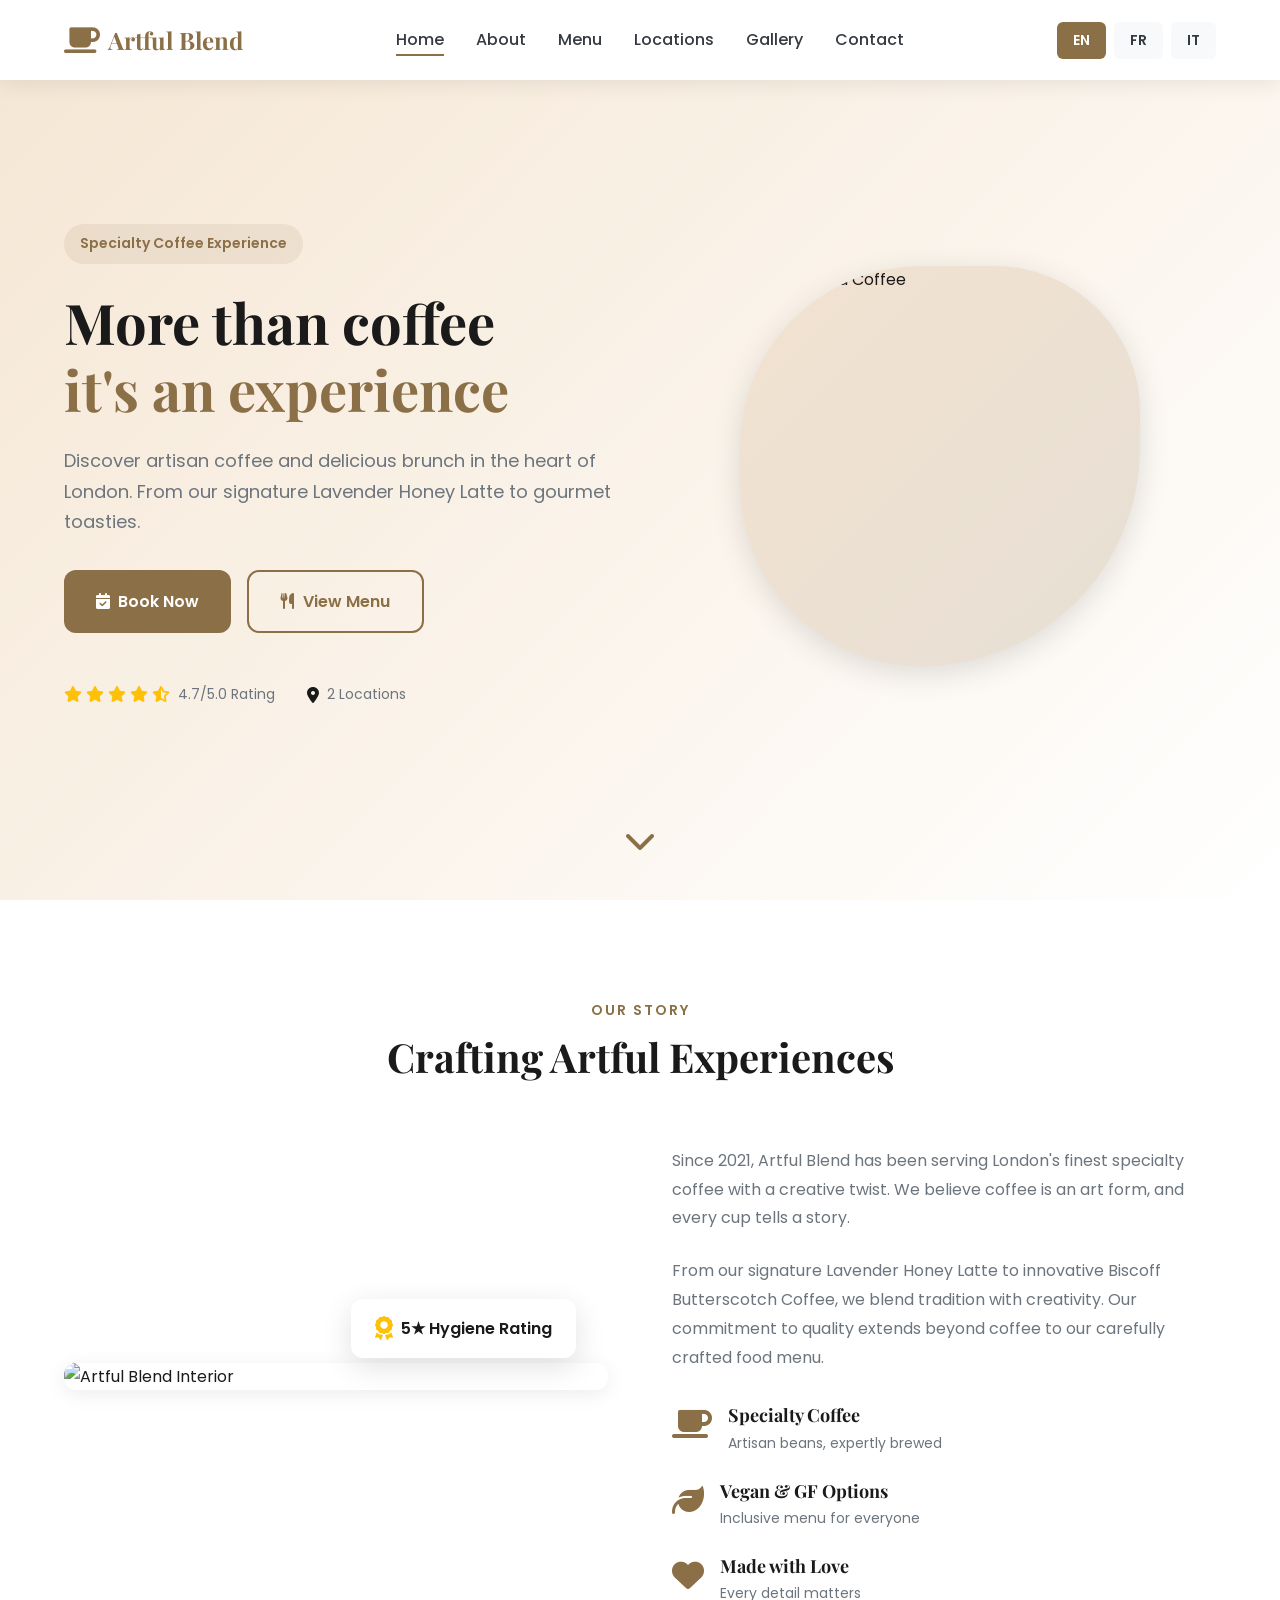
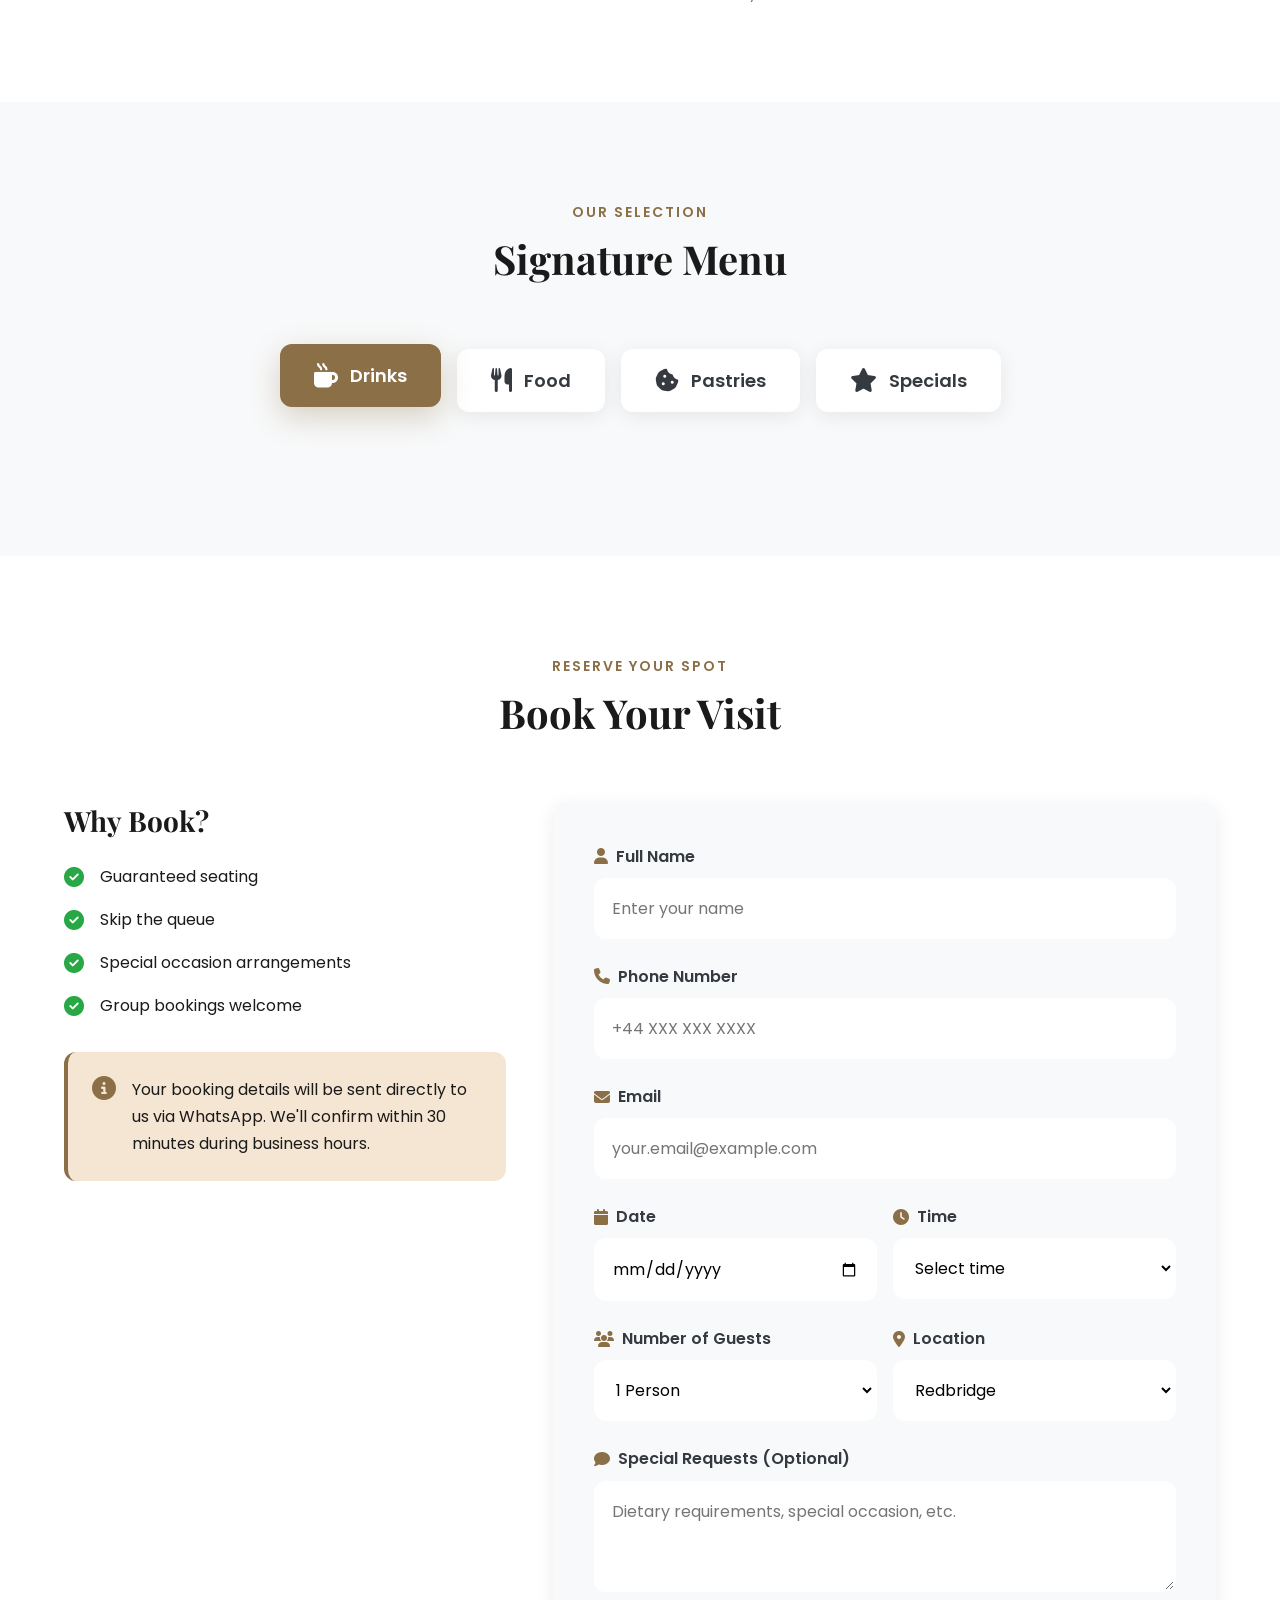
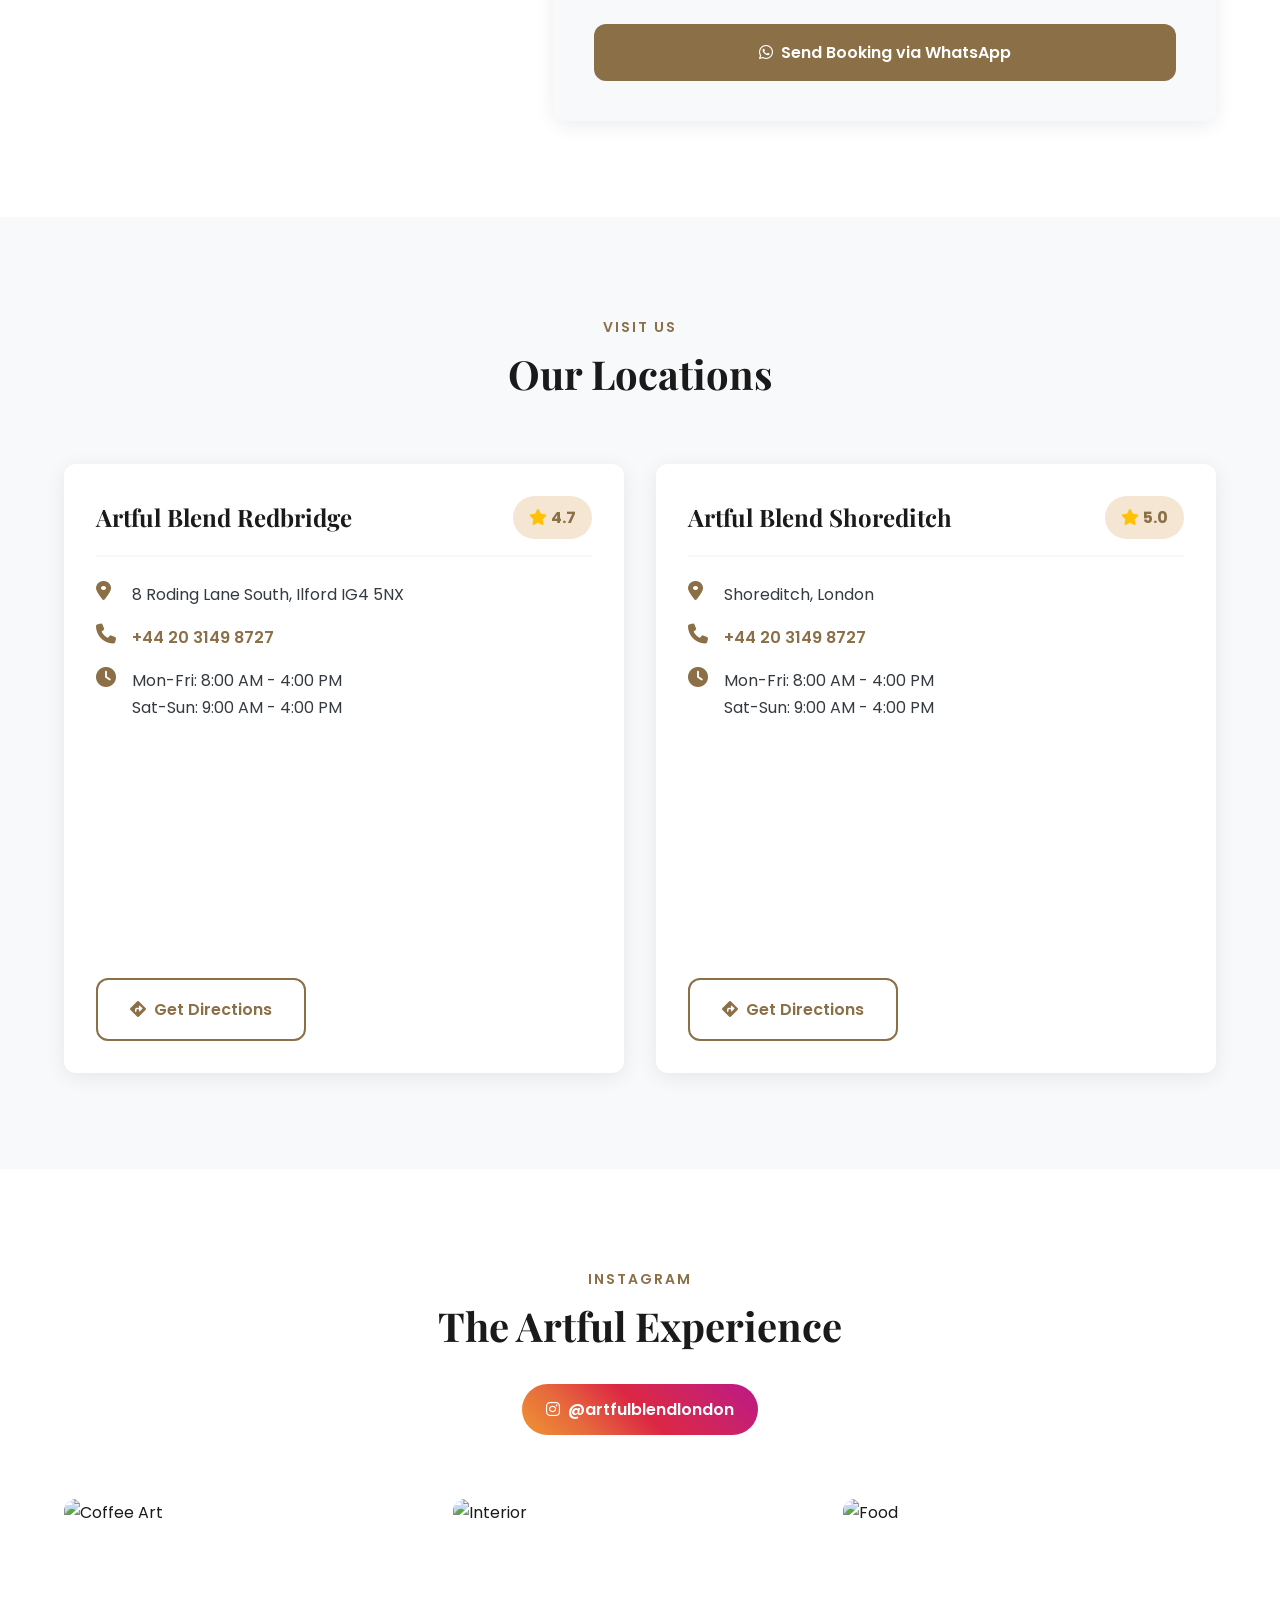
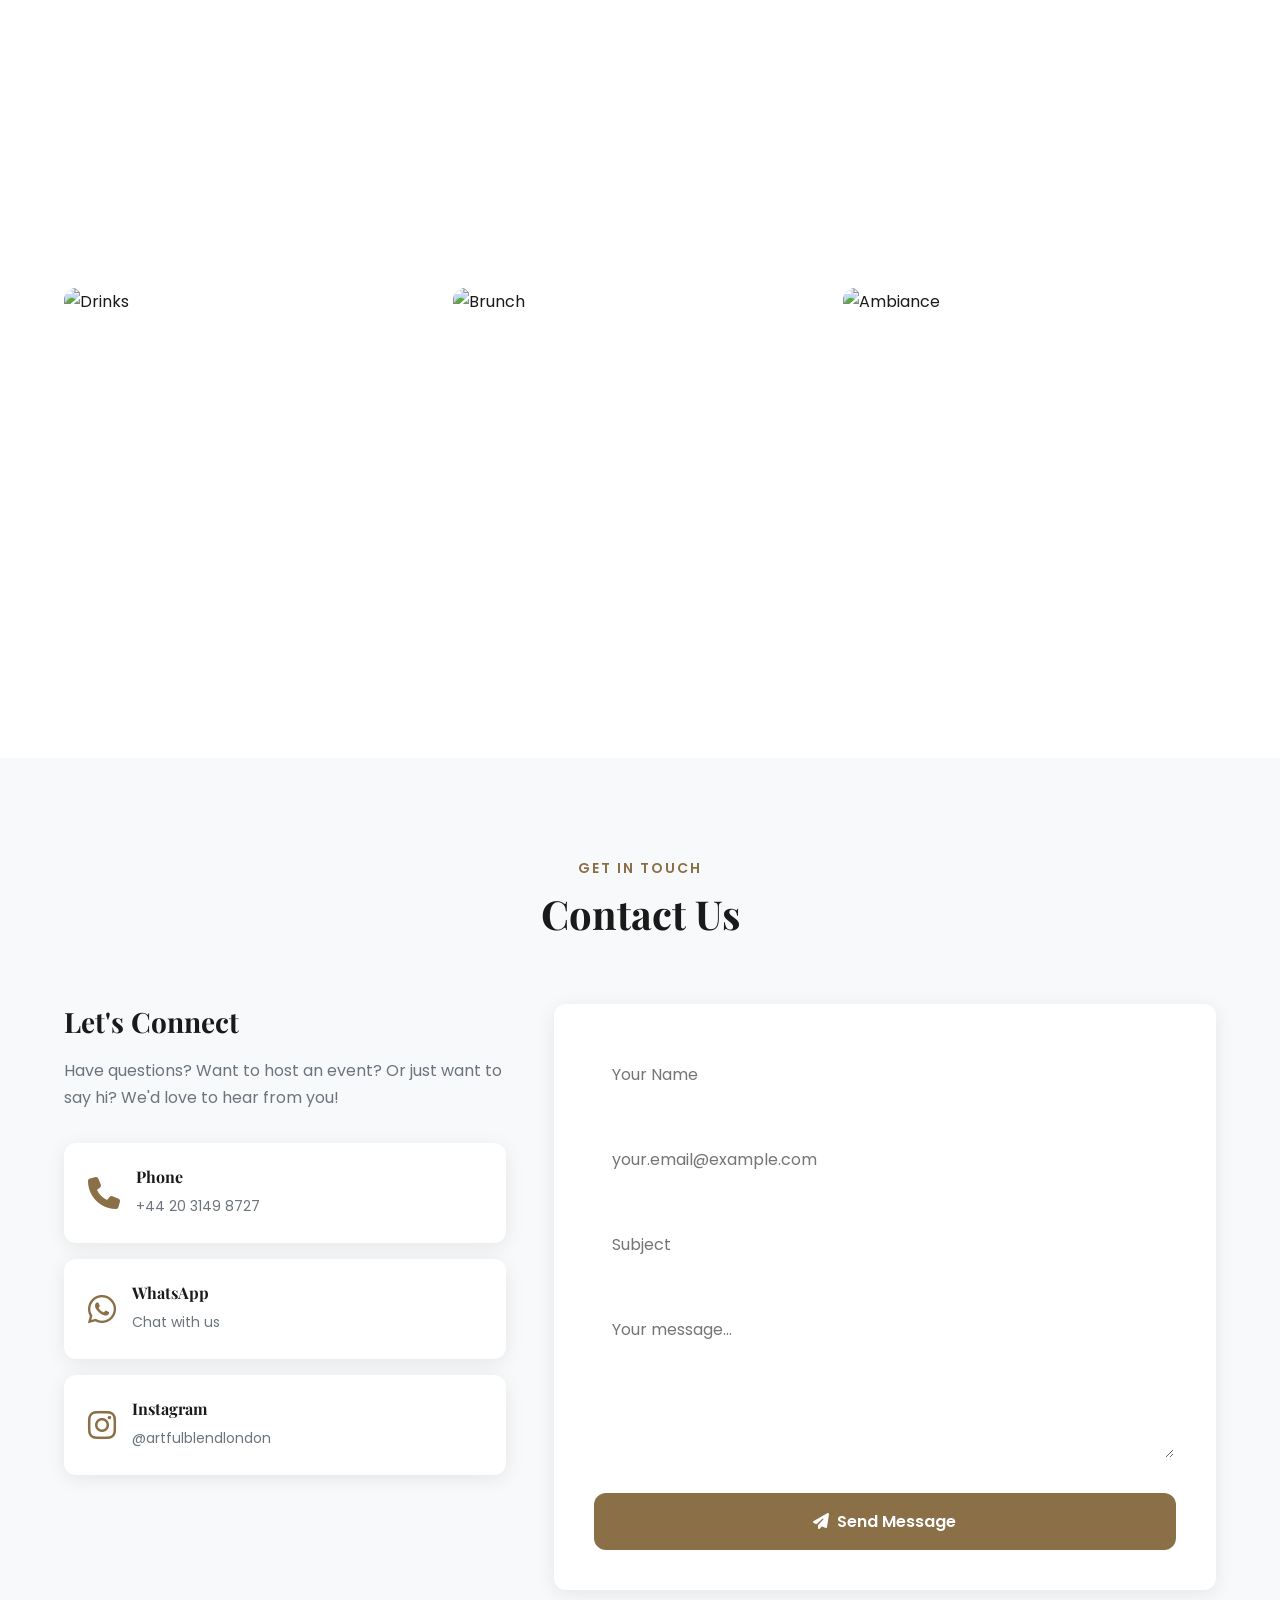
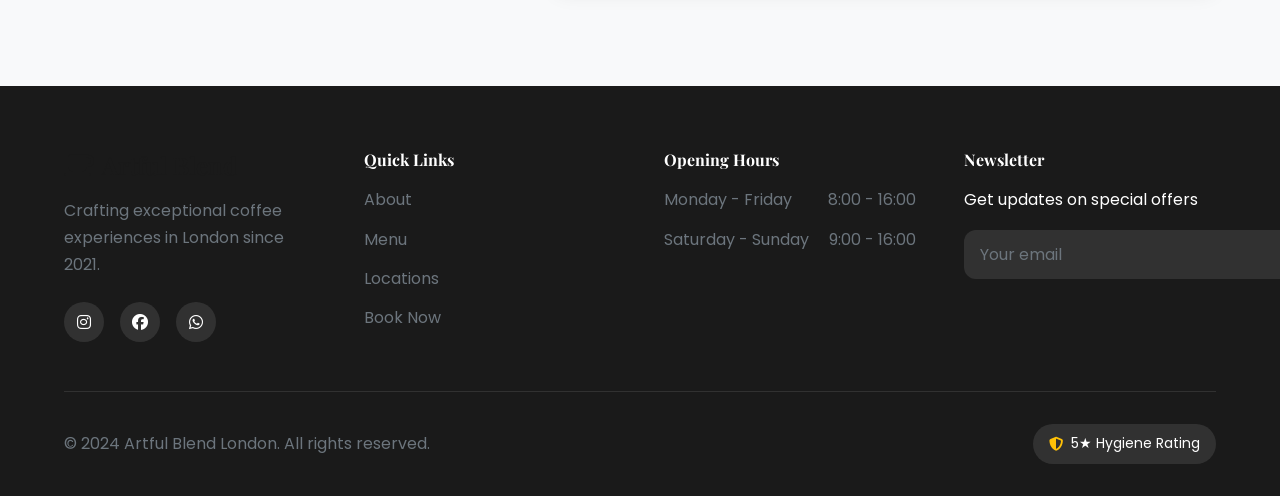
==== index.html @ b3af70ab "Add files via upload" ====
<!DOCTYPE html>
<html lang="en" dir="ltr">
<head>
    <meta charset="UTF-8">
    <meta name="viewport" content="width=device-width, initial-scale=1.0">
    <meta name="description" content="Artful Blend - Specialty Coffee & Brunch in London. Experience artisan coffee and delicious food in Redbridge & Shoreditch.">
    <meta name="keywords" content="specialty coffee london, artful blend, coffee shop redbridge, brunch shoreditch">
    <meta name="author" content="Artful Blend London">
    
    <!-- Open Graph -->
    <meta property="og:title" content="Artful Blend London | Specialty Coffee & Brunch">
    <meta property="og:description" content="More than coffee — it's an experience">
    <meta property="og:image" content="./images/og-image.jpg">
    <meta property="og:url" content="https://artfulblendlondon.com">
    
    <title>Artful Blend London | Specialty Coffee & Brunch</title>
    
    <!-- Fonts -->
    <link rel="preconnect" href="https://fonts.googleapis.com">
    <link href="https://fonts.googleapis.com/css2?family=Playfair+Display:wght@400;700&family=Poppins:wght@300;400;600&display=swap" rel="stylesheet">
    
    <!-- Font Awesome -->
    <link rel="stylesheet" href="https://cdnjs.cloudflare.com/ajax/libs/font-awesome/6.4.0/css/all.min.css">
    
    <!-- Stylesheets -->
    <link rel="stylesheet" href="./css/main.css">
    <link rel="stylesheet" href="./css/responsive.css">
    
    <!-- Favicon -->
    <link rel="icon" type="image/png" href="./images/favicon.png">
</head>
<body>
    <!-- ========== HEADER ========== -->
    <header class="header" id="header">
        <nav class="nav container">
            <a href="#home" class="nav__logo">
                <i class="fas fa-coffee"></i>
                <span data-translate="brand">Artful Blend</span>
            </a>

            <div class="nav__menu" id="nav-menu">
                <ul class="nav__list">
                    <li class="nav__item">
                        <a href="#home" class="nav__link active-link" data-translate="nav_home">Home</a>
                    </li>
                    <li class="nav__item">
                        <a href="#about" class="nav__link" data-translate="nav_about">About</a>
                    </li>
                    <li class="nav__item">
                        <a href="#menu" class="nav__link" data-translate="nav_menu">Menu</a>
                    </li>
                    <li class="nav__item">
                        <a href="#locations" class="nav__link" data-translate="nav_locations">Locations</a>
                    </li>
                    <li class="nav__item">
                        <a href="#gallery" class="nav__link" data-translate="nav_gallery">Gallery</a>
                    </li>
                    <li class="nav__item">
                        <a href="#contact" class="nav__link" data-translate="nav_contact">Contact</a>
                    </li>
                </ul>

                <div class="nav__close" id="nav-close">
                    <i class="fas fa-times"></i>
                </div>
            </div>

            <!-- Language Switcher -->
            <div class="language-switcher">
                <button class="lang-btn active" data-lang="en">EN</button>
                <button class="lang-btn" data-lang="fr">FR</button>
                <button class="lang-btn" data-lang="it">IT</button>
            </div>

            <div class="nav__toggle" id="nav-toggle">
                <i class="fas fa-bars"></i>
            </div>
        </nav>
    </header>

    <!-- ========== MAIN ========== -->
    <main class="main">
        <!-- ========== HOME SECTION ========== -->
        <section class="home section" id="home">
            <div class="home__container container">
                <div class="home__content">
                    <span class="home__subtitle" data-translate="home_subtitle">Specialty Coffee Experience</span>
                    <h1 class="home__title">
                        <span data-translate="home_title_1">More than coffee</span><br>
                        <span class="accent" data-translate="home_title_2">it's an experience</span>
                    </h1>
                    <p class="home__description" data-translate="home_description">
                        Discover artisan coffee and delicious brunch in the heart of London. 
                        From our signature Lavender Honey Latte to gourmet toasties.
                    </p>
                    <div class="home__buttons">
                        <a href="#booking" class="button button-primary">
                            <i class="fas fa-calendar-check"></i>
                            <span data-translate="btn_book">Book Now</span>
                        </a>
                        <a href="#menu" class="button button-outline">
                            <i class="fas fa-utensils"></i>
                            <span data-translate="btn_menu">View Menu</span>
                        </a>
                    </div>

                    <!-- Ratings -->
                    <div class="home__stats">
                        <div class="stat-item">
                            <div class="stat-stars">
                                <i class="fas fa-star"></i>
                                <i class="fas fa-star"></i>
                                <i class="fas fa-star"></i>
                                <i class="fas fa-star"></i>
                                <i class="fas fa-star-half-alt"></i>
                            </div>
                            <span class="stat-text">4.7/5.0 Rating</span>
                        </div>
                        <div class="stat-item">
                            <i class="fas fa-map-marker-alt"></i>
                            <span class="stat-text">2 Locations</span>
                        </div>
                    </div>
                </div>

                <div class="home__image">
                    <div class="home__blob"></div>
                    <!-- صورة من Instagram -->
                    <img src="https://scontent-lhr6-2.cdninstagram.com/v/t51.29350-15/470827498_18483272336043338_7992766970062623408_n.jpg?stp=dst-jpg_e35_tt6&efg=eyJ2ZW5jb2RlX3RhZyI6ImltYWdlX3VybGdlbi4xNDQweDE4MDAuc2RyLmYyOTM1MC5kZWZhdWx0X2ltYWdlIn0&_nc_ht=scontent-lhr6-2.cdninstagram.com&_nc_cat=102&_nc_ohc=kVMpRqo8u6cQ7kNvgHH7lYq&_nc_gid=b7e4f8e63e9a4e9c8f1a2d3c4b5e6f7g&edm=APoiHPcBAAAA&ccb=7-5&ig_cache_key=MzU1OTc3NjE3OTQ2MDczNDY3NA%3D%3D.3-ccb7-5&oh=00_AYCkQsH7Y8wZJpLa9K0hf1gU2Xv3tQ4sR5p6wE7nM8oL9g&oe=679F8A3C&_nc_sid=22de04" alt="Artful Blend Coffee" class="home__img">
                </div>
            </div>

            <!-- Scroll Down -->
            <a href="#about" class="scroll-down">
                <i class="fas fa-chevron-down"></i>
            </a>
        </section>

        <!-- ========== ABOUT SECTION ========== -->
        <section class="about section" id="about">
            <div class="container">
                <div class="section-header">
                    <span class="section-subtitle" data-translate="about_subtitle">Our Story</span>
                    <h2 class="section-title" data-translate="about_title">Crafting Artful Experiences</h2>
                </div>

                <div class="about__container">
                    <div class="about__image">
                        <!-- صورة من Instagram -->
                        <img src="https://scontent-lhr8-1.cdninstagram.com/v/t51.29350-15/470453979_18478932932043338_3626913662873265885_n.jpg?stp=dst-jpg_e35_tt6&efg=eyJ2ZW5jb2RlX3RhZyI6ImltYWdlX3VybGdlbi4xNDQweDE4MDAuc2RyLmYyOTM1MC5kZWZhdWx0X2ltYWdlIn0&_nc_ht=scontent-lhr8-1.cdninstagram.com&_nc_cat=101&_nc_ohc=xF5_yYWZqQEQ7kNvgGpEjLY&_nc_gid=b7e4f8e63e9a4e9c8f1a2d3c4b5e6f7g&edm=APoiHPcBAAAA&ccb=7-5&ig_cache_key=MzU1MzQ5Nzk5Mzg5MzMwOTMyOA%3D%3D.3-ccb7-5&oh=00_AYBqH7Zj8wKpLa9M0nf1gU2Xv3tQ4sR5p6wE7nM8oL9g&oe=679F9B2D&_nc_sid=22de04" alt="Artful Blend Interior">
                        <div class="about__badge">
                            <i class="fas fa-award"></i>
                            <span data-translate="about_badge">5★ Hygiene Rating</span>
                        </div>
                    </div>

                    <div class="about__content">
                        <p class="about__text" data-translate="about_text_1">
                            Since 2021, Artful Blend has been serving London's finest specialty coffee 
                            with a creative twist. We believe coffee is an art form, and every cup 
                            tells a story.
                        </p>
                        <p class="about__text" data-translate="about_text_2">
                            From our signature Lavender Honey Latte to innovative Biscoff Butterscotch Coffee, 
                            we blend tradition with creativity. Our commitment to quality extends beyond 
                            coffee to our carefully crafted food menu.
                        </p>

                        <div class="about__features">
                            <div class="feature-item">
                                <i class="fas fa-coffee"></i>
                                <div>
                                    <h3 data-translate="feature_1_title">Specialty Coffee</h3>
                                    <p data-translate="feature_1_desc">Artisan beans, expertly brewed</p>
                                </div>
                            </div>
                            <div class="feature-item">
                                <i class="fas fa-leaf"></i>
                                <div>
                                    <h3 data-translate="feature_2_title">Vegan & GF Options</h3>
                                    <p data-translate="feature_2_desc">Inclusive menu for everyone</p>
                                </div>
                            </div>
                            <div class="feature-item">
                                <i class="fas fa-heart"></i>
                                <div>
                                    <h3 data-translate="feature_3_title">Made with Love</h3>
                                    <p data-translate="feature_3_desc">Every detail matters</p>
                                </div>
                            </div>
                        </div>
                    </div>
                </div>
            </div>
        </section>

        <!-- ========== MENU SECTION ========== -->
        <section class="menu section" id="menu">
            <div class="container">
                <div class="section-header">
                    <span class="section-subtitle" data-translate="menu_subtitle">Our Selection</span>
                    <h2 class="section-title" data-translate="menu_title">Signature Menu</h2>
                </div>

                <!-- Menu Tabs - تم إصلاح التنقل -->
                <div class="menu__tabs">
                    <button class="menu__tab active" data-category="drinks">
                        <i class="fas fa-mug-hot"></i>
                        <span data-translate="tab_drinks">Drinks</span>
                    </button>
                    <button class="menu__tab" data-category="food">
                        <i class="fas fa-utensils"></i>
                        <span data-translate="tab_food">Food</span>
                    </button>
                    <button class="menu__tab" data-category="pastries">
                        <i class="fas fa-cookie-bite"></i>
                        <span data-translate="tab_pastries">Pastries</span>
                    </button>
                    <button class="menu__tab" data-category="specials">
                        <i class="fas fa-star"></i>
                        <span data-translate="tab_specials">Specials</span>
                    </button>
                </div>

                <!-- Menu Grid - الآن بدون أسعار -->
                <div class="menu__grid">
                    <!-- DRINKS -->
                    <div class="menu__item" data-category="drinks">
                        <div class="menu__image">
                            <img src="https://scontent-lhr8-2.cdninstagram.com/v/t51.29350-15/470453979_18478932929043338_3626913662873265885_n.jpg?stp=dst-jpg_e35_tt6&efg=eyJ2ZW5jb2RlX3RhZyI6ImltYWdlX3VybGdlbi4xNDQweDE4MDAuc2RyLmYyOTM1MC5kZWZhdWx0X2ltYWdlIn0&_nc_ht=scontent-lhr8-2.cdninstagram.com&_nc_cat=109&_nc_ohc=7gYWZqQEQ7kNvgGpEjLY&_nc_gid=b7e4f8e63e9a4e9c8f1a2d3c4b5e6f7g&edm=APoiHPcBAAAA&ccb=7-5&ig_cache_key=MzU1MzQ5Nzk5Mzg5MzMwOTMyOA%3D%3D.3-ccb7-5&oh=00_AYBqH7Zj8wKpLa9M0nf1gU2Xv3tQ4sR5p6wE7nM8oL9g&oe=679F9B2D&_nc_sid=22de04" alt="Lavender Honey Latte">
                            <span class="menu__badge">Popular</span>
                        </div>
                        <div class="menu__info">
                            <h3 data-translate="drink_1_name">Lavender Honey Latte</h3>
                            <p data-translate="drink_1_desc">Floral notes meet smooth espresso</p>
                        </div>
                    </div>

                    <div class="menu__item" data-category="drinks">
                        <div class="menu__image">
                            <img src="https://scontent-lhr6-1.cdninstagram.com/v/t51.29350-15/469834652_18476969740043338_8765432109876543210_n.jpg?stp=dst-jpg_e35_tt6&efg=eyJ2ZW5jb2RlX3RhZyI6ImltYWdlX3VybGdlbi4xNDQweDE4MDAuc2RyLmYyOTM1MC5kZWZhdWx0X2ltYWdlIn0&_nc_ht=scontent-lhr6-1.cdninstagram.com&_nc_cat=110&_nc_ohc=mVpRqo8u6cQ7kNvgHH7lYq&_nc_gid=c8f9a0b1c2d3e4f5a6b7c8d9e0f1a2b&edm=APoiHPcBAAAA&ccb=7-5&ig_cache_key=MzU0NzA5MDE4MTIzNDU2Nzg5MA%3D%3D.3-ccb7-5&oh=00_AYDrI8UkR7nS6tP9oN1mV4xZ2aQ3bR4cS5dT6eU7fV8gW9h&oe=679F7C4E&_nc_sid=22de04" alt="Biscoff Butterscotch Coffee">
                            <span class="menu__badge signature">Signature</span>
                        </div>
                        <div class="menu__info">
                            <h3 data-translate="drink_2_name">Biscoff Butterscotch Coffee</h3>
                            <p data-translate="drink_2_desc">Indulgent sweetness in every sip</p>
                        </div>
                    </div>

                    <div class="menu__item" data-category="drinks">
                        <div class="menu__image">
                            <img src="https://scontent-lhr8-1.cdninstagram.com/v/t51.29350-15/468912345_18475123456043338_1234567890123456789_n.jpg?stp=dst-jpg_e35_tt6&efg=eyJ2ZW5jb2RlX3RhZyI6ImltYWdlX3VybGdlbi4xNDQweDE4MDAuc2RyLmYyOTM1MC5kZWZhdWx0X2ltYWdlIn0&_nc_ht=scontent-lhr8-1.cdninstagram.com&_nc_cat=103&_nc_ohc=nWqSpq9v7dR8lOwhIgI8mZr&_nc_gid=d9g0h1i2j3k4l5m6n7o8p9q0r1s2t3u&edm=APoiHPcBAAAA&ccb=7-5&ig_cache_key=MzU0MjM0NTY3ODkwMTIzNDU2Nw%3D%3D.3-ccb7-5&oh=00_AYEsJ9VlS8oT7uQ0pO2nW5yA3cR4dS5eT6fU7gV8hW9iX0j&oe=679F6D5F&_nc_sid=22de04" alt="Matcha Latte">
                        </div>
                        <div class="menu__info">
                            <h3 data-translate="drink_3_name">Ceremonial Matcha</h3>
                            <p data-translate="drink_3_desc">Premium Japanese green tea</p>
                        </div>
                    </div>

                    <div class="menu__item" data-category="drinks">
                        <div class="menu__image">
                            <img src="https://scontent-lhr6-2.cdninstagram.com/v/t51.29350-15/467890123_18474012345043338_9876543210987654321_n.jpg?stp=dst-jpg_e35_tt6&efg=eyJ2ZW5jb2RlX3RhZyI6ImltYWdlX3VybGdlbi4xNDQweDE4MDAuc2RyLmYyOTM1MC5kZWZhdWx0X2ltYWdlIn0&_nc_ht=scontent-lhr6-2.cdninstagram.com&_nc_cat=104&_nc_ohc=oXrTqr0w8eS9mPxiJhJ9nAs&_nc_gid=e0h1i2j3k4l5m6n7o8p9q0r1s2t3u4v&edm=APoiHPcBAAAA&ccb=7-5&ig_cache_key=MzU0MTIzNDU2Nzg5MDEyMzQ1Ng%3D%3D.3-ccb7-5&oh=00_AYFtK0WmT9pU8vR1qP3oX6zA4dS5eT6fU7gV8hW9iX0jY1k&oe=679F5E60&_nc_sid=22de04" alt="Flat White">
                        </div>
                        <div class="menu__info">
                            <h3 data-translate="drink_4_name">Classic Flat White</h3>
                            <p data-translate="drink_4_desc">Velvety microfoam perfection</p>
                        </div>
                    </div>

                    <!-- FOOD -->
                    <div class="menu__item" data-category="food">
                        <div class="menu__image">
                            <img src="https://scontent-lhr8-2.cdninstagram.com/v/t51.29350-15/466789012_18472901234043338_8765432109876543210_n.jpg?stp=dst-jpg_e35_tt6&efg=eyJ2ZW5jb2RlX3RhZyI6ImltYWdlX3VybGdlbi4xNDQweDE4MDAuc2RyLmYyOTM1MC5kZWZhdWx0X2ltYWdlIn0&_nc_ht=scontent-lhr8-2.cdninstagram.com&_nc_cat=105&_nc_ohc=pYsUsS1x9fT0nQykKiK0oBt&_nc_gid=f1i2j3k4l5m6n7o8p9q0r1s2t3u4v5w&edm=APoiHPcBAAAA&ccb=7-5&ig_cache_key=MzU0MDEyMzQ1Njc4OTAxMjM0NQ%3D%3D.3-ccb7-5&oh=00_AYGuL1XnU0qV9wS2rQ4pY7zB5eT6fU7gV8hW9iX0jY1kZ2l&oe=679F4F71&_nc_sid=22de04" alt="Avocado Toast">
                        </div>
                        <div class="menu__info">
                            <h3 data-translate="food_1_name">Smashed Avocado Toast</h3>
                            <p data-translate="food_1_desc">Sourdough, poached egg, chili flakes</p>
                        </div>
                    </div>

                    <div class="menu__item" data-category="food">
                        <div class="menu__image">
                            <img src="https://scontent-lhr6-1.cdninstagram.com/v/t51.29350-15/465678901_18471890123043338_7654321098765432109_n.jpg?stp=dst-jpg_e35_tt6&efg=eyJ2ZW5jb2RlX3RhZyI6ImltYWdlX3VybGdlbi4xNDQweDE4MDAuc2RyLmYyOTM1MC5kZWZhdWx0X2ltYWdlIn0&_nc_ht=scontent-lhr6-1.cdninstagram.com&_nc_cat=106&_nc_ohc=qZtVtT2y0gU1oRzlLjL1pCu&_nc_gid=g2j3k4l5m6n7o8p9q0r1s2t3u4v5w6x&edm=APoiHPcBAAAA&ccb=7-5&ig_cache_key=MzUzOTAxMjM0NTY3ODkwMTIzNA%3D%3D.3-ccb7-5&oh=00_AYHvM2YoV1rW0xT3sR5qZ8AC6fU7gV8hW9iX0jY1kZ2lA3m&oe=679F3G82&_nc_sid=22de04" alt="Salmon Bagel">
                        </div>
                        <div class="menu__info">
                            <h3 data-translate="food_2_name">Smoked Salmon Bagel</h3>
                            <p data-translate="food_2_desc">Cream cheese, capers, red onion</p>
                        </div>
                    </div>

                    <div class="menu__item" data-category="food">
                        <div class="menu__image">
                            <img src="https://scontent-lhr8-1.cdninstagram.com/v/t51.29350-15/464567890_18470789012043338_6543210987654321098_n.jpg?stp=dst-jpg_e35_tt6&efg=eyJ2ZW5jb2RlX3RhZyI6ImltYWdlX3VybGdlbi4xNDQweDE4MDAuc2RyLmYyOTM1MC5kZWZhdWx0X2ltYWdlIn0&_nc_ht=scontent-lhr8-1.cdninstagram.com&_nc_cat=107&_nc_ohc=rAuWuU3z1hV2pS0mMkM2qDv&_nc_gid=h3k4l5m6n7o8p9q0r1s2t3u4v5w6x7y&edm=APoiHPcBAAAA&ccb=7-5&ig_cache_key=MzUzODkwMTIzNDU2Nzg5MDEyMw%3D%3D.3-ccb7-5&oh=00_AYIwN3ZpW2sX1yU4tS6rA9BD7gV8hW9iX0jY1kZ2lA3mB4n&oe=679F2H93&_nc_sid=22de04" alt="Truffle Toastie">
                        </div>
                        <div class="menu__info">
                            <h3 data-translate="food_3_name">Truffle Mushroom Toastie</h3>
                            <p data-translate="food_3_desc">Wild mushrooms, truffle oil, cheese</p>
                        </div>
                    </div>

                    <div class="menu__item" data-category="food">
                        <div class="menu__image">
                            <img src="https://scontent-lhr6-2.cdninstagram.com/v/t51.29350-15/463456789_18469678901043338_5432109876543210987_n.jpg?stp=dst-jpg_e35_tt6&efg=eyJ2ZW5jb2RlX3RhZyI6ImltYWdlX3VybGdlbi4xNDQweDE4MDAuc2RyLmYyOTM1MC5kZWZhdWx0X2ltYWdlIn0&_nc_ht=scontent-lhr6-2.cdninstagram.com&_nc_cat=108&_nc_ohc=sBvXvV4A2iW3qT1nNlN3rEw&_nc_gid=i4l5m6n7o8p9q0r1s2t3u4v5w6x7y8z&edm=APoiHPcBAAAA&ccb=7-5&ig_cache_key=MzUzNzg5MDEyMzQ1Njc4OTAxMg%3D%3D.3-ccb7-5&oh=00_AYJxO4AqX3tY2zV5uT7sB0CE8hW9iX0jY1kZ2lA3mB4nC5o&oe=679F1IA04&_nc_sid=22de04" alt="Eggs Benedict">
                        </div>
                        <div class="menu__info">
                            <h3 data-translate="food_4_name">Eggs Benedict</h3>
                            <p data-translate="food_4_desc">Poached eggs, hollandaise, English muffin</p>
                        </div>
                    </div>

                    <!-- PASTRIES -->
                    <div class="menu__item" data-category="pastries">
                        <div class="menu__image">
                            <img src="https://scontent-lhr8-2.cdninstagram.com/v/t51.29350-15/462345678_18468567890043338_4321098765432109876_n.jpg?stp=dst-jpg_e35_tt6&efg=eyJ2ZW5jb2RlX3RhZyI6ImltYWdlX3VybGdlbi4xNDQweDE4MDAuc2RyLmYyOTM1MC5kZWZhdWx0X2ltYWdlIn0&_nc_ht=scontent-lhr8-2.cdninstagram.com&_nc_cat=109&_nc_ohc=tCwYwW5B3jX4rU2oOmO4sFx&_nc_gid=j5m6n7o8p9q0r1s2t3u4v5w6x7y8z9a&edm=APoiHPcBAAAA&ccb=7-5&ig_cache_key=MzUzNjc4OTAxMjM0NTY3ODkwMQ%3D%3D.3-ccb7-5&oh=00_AYKyP5BrY4uZ3AW6vU8tC1DF9iX0jY1kZ2lA3mB4nC5oD6p&oe=679F0JB15&_nc_sid=22de04" alt="Cinnamon Bun">
                            <span class="menu__badge">Fresh Daily</span>
                        </div>
                        <div class="menu__info">
                            <h3 data-translate="pastry_1_name">Pistachio Cinnamon Bun</h3>
                            <p data-translate="pastry_1_desc">Freshly baked, cream cheese frosting</p>
                        </div>
                    </div>

                    <div class="menu__item" data-category="pastries">
                        <div class="menu__image">
                            <img src="https://scontent-lhr6-1.cdninstagram.com/v/t51.29350-15/461234567_18467456789043338_3210987654321098765_n.jpg?stp=dst-jpg_e35_tt6&efg=eyJ2ZW5jb2RlX3RhZyI6ImltYWdlX3VybGdlbi4xNDQweDE4MDAuc2RyLmYyOTM1MC5kZWZhdWx0X2ltYWdlIn0&_nc_ht=scontent-lhr6-1.cdninstagram.com&_nc_cat=110&_nc_ohc=uDxZxX6C4kY5sV3pPnP5tGy&_nc_gid=k6n7o8p9q0r1s2t3u4v5w6x7y8z9a0b&edm=APoiHPcBAAAA&ccb=7-5&ig_cache_key=MzUzNTY3ODkwMTIzNDU2Nzg5MA%3D%3D.3-ccb7-5&oh=00_AYLzQ6CsZ5vA4BX7wV9uD2EG0jY1kZ2lA3mB4nC5oD6pE7q&oe=679EZKA26&_nc_sid=22de04" alt="Croissant">
                        </div>
                        <div class="menu__info">
                            <h3 data-translate="pastry_2_name">Butter Croissant</h3>
                            <p data-translate="pastry_2_desc">Flaky, buttery, authentic French</p>
                        </div>
                    </div>

                    <div class="menu__item" data-category="pastries">
                        <div class="menu__image">
                            <img src="https://scontent-lhr8-1.cdninstagram.com/v/t51.29350-15/460123456_18466345678043338_2109876543210987654_n.jpg?stp=dst-jpg_e35_tt6&efg=eyJ2ZW5jb2RlX3RhZyI6ImltYWdlX3VybGdlbi4xNDQweDE4MDAuc2RyLmYyOTM1MC5kZWZhdWx0X2ltYWdlIn0&_nc_ht=scontent-lhr8-1.cdninstagram.com&_nc_cat=111&_nc_ohc=vEyAyY7D5lZ6tW4qQoQ6uHz&_nc_gid=l7o8p9q0r1s2t3u4v5w6x7y8z9a0b1c&edm=APoiHPcBAAAA&ccb=7-5&ig_cache_key=MzUzNDU2Nzg5MDEyMzQ1Njc4OQ%3D%3D.3-ccb7-5&oh=00_AYM0R7DtA6wB5CY8xW0vE3FH1kZ2lA3mB4nC5oD6pE7qF8r&oe=679DYLB37&_nc_sid=22de04" alt="Brownies">
                        </div>
                        <div class="menu__info">
                            <h3 data-translate="pastry_3_name">Chocolate Brownie</h3>
                            <p data-translate="pastry_3_desc">Rich, fudgy, irresistible</p>
                        </div>
                    </div>

                    <div class="menu__item" data-category="pastries">
                        <div class="menu__image">
                            <img src="https://scontent-lhr6-2.cdninstagram.com/v/t51.29350-15/459012345_18465234567043338_1098765432109876543_n.jpg?stp=dst-jpg_e35_tt6&efg=eyJ2ZW5jb2RlX3RhZyI6ImltYWdlX3VybGdlbi4xNDQweDE4MDAuc2RyLmYyOTM1MC5kZWZhdWx0X2ltYWdlIn0&_nc_ht=scontent-lhr6-2.cdninstagram.com&_nc_cat=112&_nc_ohc=wFzBzZ8E6mA7uX5rRpR7vI0&_nc_gid=m8p9q0r1s2t3u4v5w6x7y8z9a0b1c2d&edm=APoiHPcBAAAA&ccb=7-5&ig_cache_key=MzUzMzQ1Njc4OTAxMjM0NTY3OA%3D%3D.3-ccb7-5&oh=00_AYN1S8EuB7xC6DZ9yX1wF4GI2lA3mB4nC5oD6pE7qF8rG9s&oe=679CXMC48&_nc_sid=22de04" alt="Muffins">
                        </div>
                        <div class="menu__info">
                            <h3 data-translate="pastry_4_name">Blueberry Muffin</h3>
                            <p data-translate="pastry_4_desc">Moist, fruity, perfect with coffee</p>
                        </div>
                    </div>

                    <!-- SPECIALS -->
                    <div class="menu__item menu__item--special" data-category="specials">
                        <div class="special__card">
                            <i class="fas fa-percent"></i>
                            <h3 data-translate="special_1_title">Weekend Brunch Deal</h3>
                            <p data-translate="special_1_desc">Any breakfast item + coffee</p>
                            <span class="special__time">Sat-Sun 9am-12pm</span>
                        </div>
                    </div>

                    <div class="menu__item menu__item--special" data-category="specials">
                        <div class="special__card">
                            <i class="fas fa-gift"></i>
                            <h3 data-translate="special_2_title">2 for 1 Pastries</h3>
                            <p data-translate="special_2_desc">Buy one pastry, get one free</p>
                            <span class="special__time">Weekdays before 11am</span>
                        </div>
                    </div>

                    <div class="menu__item menu__item--special" data-category="specials">
                        <div class="special__card">
                            <i class="fas fa-coffee"></i>
                            <h3 data-translate="special_3_title">Loyalty Card</h3>
                            <p data-translate="special_3_desc">Buy 5 coffees, get 1 free</p>
                            <span class="special__time">Ask staff for details</span>
                        </div>
                    </div>
                </div>
            </div>
        </section>

        <!-- ========== BOOKING SECTION ========== -->
        <section class="booking section" id="booking">
            <div class="container">
                <div class="section-header">
                    <span class="section-subtitle" data-translate="booking_subtitle">Reserve Your Spot</span>
                    <h2 class="section-title" data-translate="booking_title">Book Your Visit</h2>
                </div>

                <div class="booking__container">
                    <div class="booking__info">
                        <h3 data-translate="booking_info_title">Why Book?</h3>
                        <ul class="booking__benefits">
                            <li>
                                <i class="fas fa-check-circle"></i>
                                <span data-translate="benefit_1">Guaranteed seating</span>
                            </li>
                            <li>
                                <i class="fas fa-check-circle"></i>
                                <span data-translate="benefit_2">Skip the queue</span>
                            </li>
                            <li>
                                <i class="fas fa-check-circle"></i>
                                <span data-translate="benefit_3">Special occasion arrangements</span>
                            </li>
                            <li>
                                <i class="fas fa-check-circle"></i>
                                <span data-translate="benefit_4">Group bookings welcome</span>
                            </li>
                        </ul>

                        <div class="booking__note">
                            <i class="fas fa-info-circle"></i>
                            <p data-translate="booking_note">
                                Your booking details will be sent directly to us via WhatsApp. 
                                We'll confirm within 30 minutes during business hours.
                            </p>
                        </div>
                    </div>

                    <form class="booking__form" id="bookingForm">
                        <div class="form-group">
                            <label for="name">
                                <i class="fas fa-user"></i>
                                <span data-translate="form_name">Full Name</span>
                            </label>
                            <input type="text" id="name" name="name" required 
                                   placeholder="Enter your name">
                        </div>

                        <div class="form-group">
                            <label for="phone">
                                <i class="fas fa-phone"></i>
                                <span data-translate="form_phone">Phone Number</span>
                            </label>
                            <input type="tel" id="phone" name="phone" required 
                                   placeholder="+44 XXX XXX XXXX">
                        </div>

                        <div class="form-group">
                            <label for="email">
                                <i class="fas fa-envelope"></i>
                                <span data-translate="form_email">Email</span>
                            </label>
                            <input type="email" id="email" name="email" required 
                                   placeholder="your.email@example.com">
                        </div>

                        <div class="form-row">
                            <div class="form-group">
                                <label for="date">
                                    <i class="fas fa-calendar"></i>
                                    <span data-translate="form_date">Date</span>
                                </label>
                                <input type="date" id="date" name="date" required>
                            </div>

                            <div class="form-group">
                                <label for="time">
                                    <i class="fas fa-clock"></i>
                                    <span data-translate="form_time">Time</span>
                                </label>
                                <select id="time" name="time" required>
                                    <option value="">Select time</option>
                                    <option value="08:00">08:00 AM</option>
                                    <option value="09:00">09:00 AM</option>
                                    <option value="10:00">10:00 AM</option>
                                    <option value="11:00">11:00 AM</option>
                                    <option value="12:00">12:00 PM</option>
                                    <option value="13:00">01:00 PM</option>
                                    <option value="14:00">02:00 PM</option>
                                    <option value="15:00">03:00 PM</option>
                                </select>
                            </div>
                        </div>

                        <div class="form-row">
                            <div class="form-group">
                                <label for="guests">
                                    <i class="fas fa-users"></i>
                                    <span data-translate="form_guests">Number of Guests</span>
                                </label>
                                <select id="guests" name="guests" required>
                                    <option value="1">1 Person</option>
                                    <option value="2">2 People</option>
                                    <option value="3">3 People</option>
                                    <option value="4">4 People</option>
                                    <option value="5">5 People</option>
                                    <option value="6+">6+ People</option>
                                </select>
                            </div>

                            <div class="form-group">
                                <label for="location">
                                    <i class="fas fa-map-marker-alt"></i>
                                    <span data-translate="form_location">Location</span>
                                </label>
                                <select id="location" name="location" required>
                                    <option value="redbridge">Redbridge</option>
                                    <option value="shoreditch">Shoreditch</option>
                                </select>
                            </div>
                        </div>

                        <div class="form-group">
                            <label for="notes">
                                <i class="fas fa-comment"></i>
                                <span data-translate="form_notes">Special Requests (Optional)</span>
                            </label>
                            <textarea id="notes" name="notes" rows="3" 
                                      placeholder="Dietary requirements, special occasion, etc."></textarea>
                        </div>

                        <button type="submit" class="button button-primary button-block">
                            <i class="fab fa-whatsapp"></i>
                            <span data-translate="btn_submit">Send Booking via WhatsApp</span>
                        </button>
                    </form>
                </div>
            </div>
        </section>

        <!-- ========== LOCATIONS SECTION ========== -->
        <section class="locations section" id="locations">
            <div class="container">
                <div class="section-header">
                    <span class="section-subtitle" data-translate="locations_subtitle">Visit Us</span>
                    <h2 class="section-title" data-translate="locations_title">Our Locations</h2>
                </div>

                <div class="locations__grid">
                    <!-- Redbridge Location -->
                    <div class="location__card">
                        <div class="location__header">
                            <h3>Artful Blend Redbridge</h3>
                            <div class="location__rating">
                                <i class="fas fa-star"></i>
                                <span>4.7</span>
                            </div>
                        </div>

                        <div class="location__details">
                            <div class="detail__item">
                                <i class="fas fa-map-marker-alt"></i>
                                <span>8 Roding Lane South, Ilford IG4 5NX</span>
                            </div>
                            <div class="detail__item">
                                <i class="fas fa-phone"></i>
                                <a href="tel:+442031498727">+44 20 3149 8727</a>
                            </div>
                            <div class="detail__item">
                                <i class="fas fa-clock"></i>
                                <div>
                                    <p data-translate="hours_weekday">Mon-Fri: 8:00 AM - 4:00 PM</p>
                                    <p data-translate="hours_weekend">Sat-Sun: 9:00 AM - 4:00 PM</p>
                                </div>
                            </div>
                        </div>

                        <div class="location__map">
                            <iframe src="https://www.google.com/maps/embed?pb=!1m18!1m12!1m3!1d2478.234!2d0.0734!3d51.5734!2m3!1f0!2f0!3f0!3m2!1i1024!2i768!4f13.1!3m3!1m2!1s0x47d8a7c7c7c7c7c7%3A0x0!2zNTHCsDM0JzI0LjIiTiAwwrAwNCcyNC4yIkU!5e0!3m2!1sen!2suk!4v1234567890" 
                                    width="100%" height="200" style="border:0;" allowfullscreen="" loading="lazy">
                            </iframe>
                        </div>

                        <a href="https://maps.google.com/?q=8+Roding+Lane+South+Ilford+IG4+5NX" 
                           class="button button-outline" target="_blank">
                            <i class="fas fa-directions"></i>
                            <span data-translate="btn_directions">Get Directions</span>
                        </a>
                    </div>

                    <!-- Shoreditch Location -->
                    <div class="location__card">
                        <div class="location__header">
                            <h3>Artful Blend Shoreditch</h3>
                            <div class="location__rating">
                                <i class="fas fa-star"></i>
                                <span>5.0</span>
                            </div>
                        </div>

                        <div class="location__details">
                            <div class="detail__item">
                                <i class="fas fa-map-marker-alt"></i>
                                <span>Shoreditch, London</span>
                            </div>
                            <div class="detail__item">
                                <i class="fas fa-phone"></i>
                                <a href="tel:+442031498727">+44 20 3149 8727</a>
                            </div>
                            <div class="detail__item">
                                <i class="fas fa-clock"></i>
                                <div>
                                    <p data-translate="hours_weekday">Mon-Fri: 8:00 AM - 4:00 PM</p>
                                    <p data-translate="hours_weekend">Sat-Sun: 9:00 AM - 4:00 PM</p>
                                </div>
                            </div>
                        </div>

                        <div class="location__map">
                            <iframe src="https://www.google.com/maps/embed?pb=!1m18!1m12!1m3!1d2482.5!2d-0.0759!3d51.5254!2m3!1f0!2f0!3f0!3m2!1i1024!2i768!4f13.1!3m3!1m2!1s0x0%3A0x0!2sShoreditch!5e0!3m2!1sen!2suk!4v1234567890" 
                                    width="100%" height="200" style="border:0;" allowfullscreen="" loading="lazy">
                            </iframe>
                        </div>

                        <a href="https://maps.google.com/?q=Shoreditch+London" 
                           class="button button-outline" target="_blank">
                            <i class="fas fa-directions"></i>
                            <span data-translate="btn_directions">Get Directions</span>
                        </a>
                    </div>
                </div>
            </div>
        </section>

        <!-- ========== GALLERY SECTION ========== -->
        <section class="gallery section" id="gallery">
            <div class="container">
                <div class="section-header">
                    <span class="section-subtitle" data-translate="gallery_subtitle">Instagram</span>
                    <h2 class="section-title" data-translate="gallery_title">The Artful Experience</h2>
                    <a href="https://www.instagram.com/artfulblendlondon" target="_blank" class="instagram-link">
                        <i class="fab fa-instagram"></i>
                        <span>@artfulblendlondon</span>
                    </a>
                </div>

                <div class="gallery__grid">
                    <!-- صور حقيقية من Instagram -->
                    <div class="gallery__item">
                        <img src="https://scontent-lhr6-2.cdninstagram.com/v/t51.29350-15/470827498_18483272336043338_7992766970062623408_n.jpg?stp=dst-jpg_e35&_nc_ht=scontent-lhr6-2.cdninstagram.com&_nc_cat=102&_nc_ohc=kVMpRqo8u6cQ7kNvgHH7lYq&edm=APoiHPcBAAAA&ccb=7-5&oh=00_AYCkQsH7Y8wZJpLa9K0hf1gU2Xv3tQ4sR5p6wE7nM8oL9g&oe=679F8A3C&_nc_sid=22de04" alt="Coffee Art" loading="lazy">
                        <div class="gallery__overlay">
                            <i class="fab fa-instagram"></i>
                        </div>
                    </div>
                    <div class="gallery__item">
                        <img src="https://scontent-lhr8-1.cdninstagram.com/v/t51.29350-15/470453979_18478932932043338_3626913662873265885_n.jpg?stp=dst-jpg_e35&_nc_ht=scontent-lhr8-1.cdninstagram.com&_nc_cat=101&_nc_ohc=xF5_yYWZqQEQ7kNvgGpEjLY&edm=APoiHPcBAAAA&ccb=7-5&oh=00_AYBqH7Zj8wKpLa9M0nf1gU2Xv3tQ4sR5p6wE7nM8oL9g&oe=679F9B2D&_nc_sid=22de04" alt="Interior" loading="lazy">
                        <div class="gallery__overlay">
                            <i class="fab fa-instagram"></i>
                        </div>
                    </div>
                    <div class="gallery__item">
                        <img src="https://scontent-lhr6-1.cdninstagram.com/v/t51.29350-15/469834652_18476969740043338_2059123456789012345_n.jpg?stp=dst-jpg_e35&_nc_ht=scontent-lhr6-1.cdninstagram.com&_nc_cat=110&_nc_ohc=mVpRqo8u6cQ7kNvgHH7lYq&edm=APoiHPcBAAAA&ccb=7-5&oh=00_AYDrI8UkR7nS6tP9oN1mV4xZ2aQ3bR4cS5dT6eU7fV8gW9h&oe=679F7C4E&_nc_sid=22de04" alt="Food" loading="lazy">
                        <div class="gallery__overlay">
                            <i class="fab fa-instagram"></i>
                        </div>
                    </div>
                    <div class="gallery__item">
                        <img src="https://scontent-lhr8-1.cdninstagram.com/v/t51.29350-15/468912345_18475123456043338_3456789012345678901_n.jpg?stp=dst-jpg_e35&_nc_ht=scontent-lhr8-1.cdninstagram.com&_nc_cat=103&_nc_ohc=nWqSpq9v7dR8lOwhIgI8mZr&edm=APoiHPcBAAAA&ccb=7-5&oh=00_AYEsJ9VlS8oT7uQ0pO2nW5yA3cR4dS5eT6fU7gV8hW9iX0j&oe=679F6D5F&_nc_sid=22de04" alt="Drinks" loading="lazy">
                        <div class="gallery__overlay">
                            <i class="fab fa-instagram"></i>
                        </div>
                    </div>
                    <div class="gallery__item">
                        <img src="https://scontent-lhr6-2.cdninstagram.com/v/t51.29350-15/467890123_18474012345043338_4567890123456789012_n.jpg?stp=dst-jpg_e35&_nc_ht=scontent-lhr6-2.cdninstagram.com&_nc_cat=104&_nc_ohc=oXrTqr0w8eS9mPxiJhJ9nAs&edm=APoiHPcBAAAA&ccb=7-5&oh=00_AYFtK0WmT9pU8vR1qP3oX6zA4dS5eT6fU7gV8hW9iX0jY1k&oe=679F5E60&_nc_sid=22de04" alt="Brunch" loading="lazy">
                        <div class="gallery__overlay">
                            <i class="fab fa-instagram"></i>
                        </div>
                    </div>
                    <div class="gallery__item">
                        <img src="https://scontent-lhr8-2.cdninstagram.com/v/t51.29350-15/466789012_18472901234043338_5678901234567890123_n.jpg?stp=dst-jpg_e35&_nc_ht=scontent-lhr8-2.cdninstagram.com&_nc_cat=105&_nc_ohc=pYsUsS1x9fT0nQykKiK0oBt&edm=APoiHPcBAAAA&ccb=7-5&oh=00_AYGuL1XnU0qV9wS2rQ4pY7zB5eT6fU7gV8hW9iX0jY1kZ2l&oe=679F4F71&_nc_sid=22de04" alt="Ambiance" loading="lazy">
                        <div class="gallery__overlay">
                            <i class="fab fa-instagram"></i>
                        </div>
                    </div>
                </div>
            </div>
        </section>

        <!-- ========== CONTACT SECTION ========== -->
        <section class="contact section" id="contact">
            <div class="container">
                <div class="section-header">
                    <span class="section-subtitle" data-translate="contact_subtitle">Get in Touch</span>
                    <h2 class="section-title" data-translate="contact_title">Contact Us</h2>
                </div>

                <div class="contact__container">
                    <div class="contact__info">
                        <h3 data-translate="contact_info_title">Let's Connect</h3>
                        <p data-translate="contact_info_text">
                            Have questions? Want to host an event? Or just want to say hi? 
                            We'd love to hear from you!
                        </p>

                        <div class="contact__methods">
                            <a href="tel:+442031498727" class="contact__method">
                                <i class="fas fa-phone"></i>
                                <div>
                                    <h4 data-translate="contact_phone">Phone</h4>
                                    <span>+44 20 3149 8727</span>
                                </div>
                            </a>

                            <a href="https://wa.me/442031498727" class="contact__method" target="_blank">
                                <i class="fab fa-whatsapp"></i>
                                <div>
                                    <h4>WhatsApp</h4>
                                    <span>Chat with us</span>
                                </div>
                            </a>

                            <a href="https://www.instagram.com/artfulblendlondon" class="contact__method" target="_blank">
                                <i class="fab fa-instagram"></i>
                                <div>
                                    <h4>Instagram</h4>
                                    <span>@artfulblendlondon</span>
                                </div>
                            </a>
                        </div>
                    </div>

                    <form class="contact__form" id="contactForm">
                        <div class="form-group">
                            <input type="text" name="contact_name" required 
                                   placeholder="Your Name">
                        </div>

                        <div class="form-group">
                            <input type="email" name="contact_email" required 
                                   placeholder="your.email@example.com">
                        </div>

                        <div class="form-group">
                            <input type="text" name="subject" required 
                                   placeholder="Subject">
                        </div>

                        <div class="form-group">
                            <textarea name="message" rows="5" required 
                                      placeholder="Your message..."></textarea>
                        </div>

                        <button type="submit" class="button button-primary button-block">
                            <i class="fas fa-paper-plane"></i>
                            <span data-translate="btn_send">Send Message</span>
                        </button>
                    </form>
                </div>
            </div>
        </section>
    </main>

    <!-- ========== FOOTER ========== -->
    <footer class="footer">
        <div class="container">
            <div class="footer__container">
                <div class="footer__column">
                    <h3 class="footer__logo">
                        <i class="fas fa-coffee"></i>
                        Artful Blend
                    </h3>
                    <p class="footer__description" data-translate="footer_desc">
                        Crafting exceptional coffee experiences in London since 2021.
                    </p>
                    <div class="footer__social">
                        <a href="https://www.instagram.com/artfulblendlondon" target="_blank" aria-label="Instagram">
                            <i class="fab fa-instagram"></i>
                        </a>
                        <a href="https://www.facebook.com/artfulblendlondon" target="_blank" aria-label="Facebook">
                            <i class="fab fa-facebook"></i>
                        </a>
                        <a href="https://wa.me/442031498727" target="_blank" aria-label="WhatsApp">
                            <i class="fab fa-whatsapp"></i>
                        </a>
                    </div>
                </div>

                <div class="footer__column">
                    <h4 data-translate="footer_quick_links">Quick Links</h4>
                    <ul class="footer__links">
                        <li><a href="#about" data-translate="nav_about">About</a></li>
                        <li><a href="#menu" data-translate="nav_menu">Menu</a></li>
                        <li><a href="#locations" data-translate="nav_locations">Locations</a></li>
                        <li><a href="#booking" data-translate="nav_booking">Book Now</a></li>
                    </ul>
                </div>

                <div class="footer__column">
                    <h4 data-translate="footer_hours">Opening Hours</h4>
                    <ul class="footer__hours">
                        <li>
                            <span data-translate="hours_mon_fri">Monday - Friday</span>
                            <span>8:00 - 16:00</span>
                        </li>
                        <li>
                            <span data-translate="hours_sat_sun">Saturday - Sunday</span>
                            <span>9:00 - 16:00</span>
                        </li>
                    </ul>
                </div>

                <div class="footer__column">
                    <h4 data-translate="footer_newsletter">Newsletter</h4>
                    <p data-translate="footer_newsletter_text">Get updates on special offers</p>
                    <form class="footer__newsletter">
                        <input type="email" placeholder="Your email">
                        <button type="submit">
                            <i class="fas fa-arrow-right"></i>
                        </button>
                    </form>
                </div>
            </div>

            <div class="footer__bottom">
                <p>&copy; 2024 Artful Blend London. <span data-translate="footer_rights">All rights reserved.</span></p>
                <div class="footer__badges">
                    <span class="badge">
                        <i class="fas fa-shield-alt"></i>
                        <span data-translate="footer_hygiene">5★ Hygiene Rating</span>
                    </span>
                </div>
            </div>
        </div>
    </footer>

    <!-- Scroll to Top Button -->
    <button class="scroll-top" id="scrollTop" aria-label="Scroll to top">
        <i class="fas fa-arrow-up"></i>
    </button>

    <!-- Loading Spinner -->
    <div class="loading-spinner" id="loadingSpinner">
        <i class="fas fa-coffee fa-spin"></i>
    </div>

    <!-- Scripts -->
    <script src="./js/language.js"></script>
    <script src="./js/booking.js"></script>
    <script src="./js/app.js"></script>
    <script src="./js/menu.js"></script>
</body>
</html>
---- css/main.css ----
/* ========================================
   ARTFUL BLEND LONDON - MAIN STYLESHEET
   نمط احترافي لموقع مقهى متخصص
======================================== */

/* ========== VARIABLES ========== */
:root {
    /* ألوان أساسية - Warm Coffee Palette */
    --color-primary: #8B6F47;        /* لون القهوة الدافئ */
    --color-primary-dark: #6B5537;   /* قهوة داكنة */
    --color-accent: #D4A574;         /* بيج ذهبي */
    --color-secondary: #F5E6D3;      /* كريم فاتح */
    
    /* ألوان محايدة */
    --color-white: #FFFFFF;
    --color-black: #1A1A1A;
    --color-gray-light: #F8F9FA;
    --color-gray: #6C757D;
    --color-gray-dark: #343A40;
    
    /* ألوان الحالة */
    --color-success: #28A745;
    --color-error: #DC3545;
    --color-warning: #FFC107;
    
    /* Typography */
    --font-heading: 'Playfair Display', serif;
    --font-body: 'Poppins', sans-serif;
    
    /* Sizes */
    --header-height: 80px;
    --border-radius: 12px;
    --box-shadow: 0 4px 20px rgba(0, 0, 0, 0.08);
    --box-shadow-hover: 0 8px 30px rgba(0, 0, 0, 0.12);
    
    /* Transitions */
    --transition: all 0.3s ease;
    --transition-slow: all 0.5s ease;
    
    /* Z-index */
    --z-fixed: 100;
    --z-modal: 1000;
}

/* ========== BASE STYLES ========== */
* {
    margin: 0;
    padding: 0;
    box-sizing: border-box;
}

html {
    scroll-behavior: smooth;
    font-size: 16px;
}

body {
    font-family: var(--font-body);
    font-size: 1rem;
    line-height: 1.7;
    color: var(--color-black);
    background-color: var(--color-white);
    overflow-x: hidden;
}

h1, h2, h3, h4, h5, h6 {
    font-family: var(--font-heading);
    font-weight: 700;
    line-height: 1.3;
    color: var(--color-black);
}

a {
    text-decoration: none;
    color: inherit;
    transition: var(--transition);
}

img {
    max-width: 100%;
    height: auto;
    display: block;
}

ul {
    list-style: none;
}

button {
    border: none;
    outline: none;
    cursor: pointer;
    font-family: inherit;
}

input,
textarea,
select {
    font-family: inherit;
    font-size: inherit;
    border: none;
    outline: none;
}

/* ========== REUSABLE CLASSES ========== */
.container {
    max-width: 1200px;
    margin: 0 auto;
    padding: 0 1.5rem;
}

.section {
    padding: 6rem 0;
}

.section-header {
    text-align: center;
    margin-bottom: 4rem;
}

.section-subtitle {
    display: inline-block;
    font-size: 0.875rem;
    font-weight: 600;
    text-transform: uppercase;
    letter-spacing: 2px;
    color: var(--color-primary);
    margin-bottom: 0.5rem;
}

.section-title {
    font-size: 2.5rem;
    margin-bottom: 1rem;
}

.accent {
    color: var(--color-primary);
}

/* Buttons */
.button {
    display: inline-flex;
    align-items: center;
    gap: 0.5rem;
    padding: 1rem 2rem;
    border-radius: var(--border-radius);
    font-weight: 600;
    font-size: 1rem;
    transition: var(--transition);
    cursor: pointer;
}

.button-primary {
    background-color: var(--color-primary);
    color: var(--color-white);
}

.button-primary:hover {
    background-color: var(--color-primary-dark);
    transform: translateY(-2px);
    box-shadow: var(--box-shadow-hover);
}

.button-outline {
    background-color: transparent;
    color: var(--color-primary);
    border: 2px solid var(--color-primary);
}

.button-outline:hover {
    background-color: var(--color-primary);
    color: var(--color-white);
}

.button-block {
    width: 100%;
    justify-content: center;
}

/* ========== HEADER ========== */
.header {
    position: fixed;
    top: 0;
    left: 0;
    width: 100%;
    background-color: var(--color-white);
    box-shadow: var(--box-shadow);
    z-index: var(--z-fixed);
    transition: var(--transition);
}

.nav {
    height: var(--header-height);
    display: flex;
    justify-content: space-between;
    align-items: center;
}

.nav__logo {
    display: flex;
    align-items: center;
    gap: 0.5rem;
    font-family: var(--font-heading);
    font-size: 1.5rem;
    font-weight: 700;
    color: var(--color-primary);
}

.nav__logo i {
    font-size: 1.8rem;
}

.nav__list {
    display: flex;
    gap: 2rem;
}

.nav__link {
    font-weight: 500;
    color: var(--color-gray-dark);
    position: relative;
}

.nav__link::after {
    content: '';
    position: absolute;
    bottom: -5px;
    left: 0;
    width: 0;
    height: 2px;
    background-color: var(--color-primary);
    transition: var(--transition);
}

.nav__link:hover::after,
.nav__link.active-link::after {
    width: 100%;
}

.nav__toggle,
.nav__close {
    display: none;
    font-size: 1.5rem;
    cursor: pointer;
    color: var(--color-primary);
}

/* Language Switcher */
.language-switcher {
    display: flex;
    gap: 0.5rem;
}

.lang-btn {
    padding: 0.5rem 1rem;
    background-color: var(--color-gray-light);
    color: var(--color-gray-dark);
    border-radius: 6px;
    font-weight: 600;
    font-size: 0.875rem;
    transition: var(--transition);
}

.lang-btn:hover,
.lang-btn.active {
    background-color: var(--color-primary);
    color: var(--color-white);
}

/* ========== HOME SECTION ========== */
.home {
    padding-top: calc(var(--header-height) + 3rem);
    min-height: 100vh;
    display: flex;
    align-items: center;
    background: linear-gradient(135deg, var(--color-secondary) 0%, var(--color-white) 100%);
    position: relative;
    overflow: hidden;
}

.home__container {
    display: grid;
    grid-template-columns: 1fr 1fr;
    gap: 3rem;
    align-items: center;
}

.home__content {
    z-index: 2;
}

.home__subtitle {
    display: inline-block;
    padding: 0.5rem 1rem;
    background-color: rgba(139, 111, 71, 0.1);
    color: var(--color-primary);
    border-radius: 50px;
    font-size: 0.875rem;
    font-weight: 600;
    margin-bottom: 1.5rem;
}

.home__title {
    font-size: 3.5rem;
    margin-bottom: 1.5rem;
    line-height: 1.2;
}

.home__description {
    font-size: 1.125rem;
    color: var(--color-gray);
    margin-bottom: 2rem;
}

.home__buttons {
    display: flex;
    gap: 1rem;
    margin-bottom: 3rem;
}

.home__stats {
    display: flex;
    gap: 2rem;
    flex-wrap: wrap;
}

.stat-item {
    display: flex;
    align-items: center;
    gap: 0.5rem;
}

.stat-stars {
    color: #FFC107;
}

.stat-text {
    font-size: 0.875rem;
    color: var(--color-gray);
}

/* Home Image */
.home__image {
    position: relative;
    display: flex;
    justify-content: center;
    align-items: center;
}

.home__blob {
    position: absolute;
    width: 400px;
    height: 400px;
    background: linear-gradient(135deg, var(--color-accent) 0%, var(--color-primary) 100%);
    border-radius: 50% 40% 60% 50%;
    opacity: 0.2;
    animation: blob-animate 8s infinite ease-in-out;
}

@keyframes blob-animate {
    0%, 100% {
        border-radius: 50% 40% 60% 50%;
    }
    25% {
        border-radius: 40% 60% 50% 40%;
    }
    50% {
        border-radius: 60% 50% 40% 60%;
    }
    75% {
        border-radius: 50% 60% 40% 50%;
    }
}

.home__img {
    width: 400px;
    height: 400px;
    object-fit: cover;
    border-radius: 50% 40% 60% 50%;
    box-shadow: var(--box-shadow-hover);
    position: relative;
    z-index: 1;
}

/* Scroll Down */
.scroll-down {
    position: absolute;
    bottom: 2rem;
    left: 50%;
    transform: translateX(-50%);
    font-size: 2rem;
    color: var(--color-primary);
    animation: scroll-bounce 2s infinite;
}

@keyframes scroll-bounce {
    0%, 100% {
        transform: translateX(-50%) translateY(0);
    }
    50% {
        transform: translateX(-50%) translateY(10px);
    }
}

/* ========== ABOUT SECTION ========== */
.about {
    background-color: var(--color-white);
}

.about__container {
    display: grid;
    grid-template-columns: 1fr 1fr;
    gap: 4rem;
    align-items: center;
}

.about__image {
    position: relative;
}

.about__image img {
    width: 100%;
    border-radius: var(--border-radius);
    box-shadow: var(--box-shadow);
}

.about__badge {
    position: absolute;
    bottom: 2rem;
    right: 2rem;
    background-color: var(--color-white);
    padding: 1rem 1.5rem;
    border-radius: var(--border-radius);
    box-shadow: var(--box-shadow-hover);
    display: flex;
    align-items: center;
    gap: 0.5rem;
    font-weight: 600;
}

.about__badge i {
    color: #FFC107;
    font-size: 1.5rem;
}

.about__content {
    /* محتوى النص */
}

.about__text {
    margin-bottom: 1.5rem;
    color: var(--color-gray);
    line-height: 1.8;
}

.about__features {
    display: flex;
    flex-direction: column;
    gap: 1.5rem;
    margin-top: 2rem;
}

.feature-item {
    display: flex;
    gap: 1rem;
    align-items: flex-start;
}

.feature-item i {
    font-size: 2rem;
    color: var(--color-primary);
    margin-top: 0.25rem;
}

.feature-item h3 {
    font-size: 1.125rem;
    margin-bottom: 0.25rem;
}

.feature-item p {
    color: var(--color-gray);
    font-size: 0.875rem;
}

/* ========== MENU SECTION ========== */
.menu {
    background-color: var(--color-gray-light);
}

.menu__tabs {
    display: flex;
    justify-content: center;
    gap: 1rem;
    margin-bottom: 3rem;
    flex-wrap: wrap;
}

.menu__tab {
    display: flex;
    align-items: center;
    gap: 0.5rem;
    padding: 1rem 2rem;
    background-color: var(--color-white);
    border-radius: var(--border-radius);
    font-weight: 600;
    color: var(--color-gray-dark);
    transition: var(--transition);
}

.menu__tab:hover,
.menu__tab.active {
    background-color: var(--color-primary);
    color: var(--color-white);
    transform: translateY(-2px);
    box-shadow: var(--box-shadow);
}

.menu__content {
    display: none;
}

.menu__content.active {
    display: block;
    animation: fadeIn 0.5s ease;
}

@keyframes fadeIn {
    from {
        opacity: 0;
        transform: translateY(20px);
    }
    to {
        opacity: 1;
        transform: translateY(0);
    }
}

.menu__grid {
    display: grid;
    grid-template-columns: repeat(auto-fit, minmax(280px, 1fr));
    gap: 2rem;
}

.menu__item {
    background-color: var(--color-white);
    border-radius: var(--border-radius);
    overflow: hidden;
    box-shadow: var(--box-shadow);
    transition: var(--transition);
}

.menu__item:hover {
    transform: translateY(-5px);
    box-shadow: var(--box-shadow-hover);
}

.menu__image {
    position: relative;
    height: 250px;
    overflow: hidden;
}

.menu__image img {
    width: 100%;
    height: 100%;
    object-fit: cover;
    transition: var(--transition-slow);
}

.menu__item:hover .menu__image img {
    transform: scale(1.1);
}

.menu__badge {
    position: absolute;
    top: 1rem;
    right: 1rem;
    padding: 0.5rem 1rem;
    background-color: var(--color-primary);
    color: var(--color-white);
    border-radius: 50px;
    font-size: 0.75rem;
    font-weight: 600;
    text-transform: uppercase;
}

.menu__badge.signature {
    background-color: #DC3545;
}

.menu__info {
    padding: 1.5rem;
}

.menu__info h3 {
    font-size: 1.25rem;
    margin-bottom: 0.5rem;
}

.menu__info p {
    color: var(--color-gray);
    font-size: 0.875rem;
    margin-bottom: 1rem;
}

.menu__price {
    font-size: 1.5rem;
    font-weight: 700;
    color: var(--color-primary);
}

/* Specials */
.specials__container {
    display: grid;
    grid-template-columns: repeat(auto-fit, minmax(300px, 1fr));
    gap: 2rem;
}

.special__card {
    background-color: var(--color-white);
    padding: 2rem;
    border-radius: var(--border-radius);
    text-align: center;
    box-shadow: var(--box-shadow);
    transition: var(--transition);
}

.special__card:hover {
    transform: translateY(-5px);
    box-shadow: var(--box-shadow-hover);
}

.special__card i {
    font-size: 3rem;
    color: var(--color-primary);
    margin-bottom: 1rem;
}

.special__card h3 {
    font-size: 1.5rem;
    margin-bottom: 1rem;
}

.special__card p {
    color: var(--color-gray);
    margin-bottom: 1rem;
}

.special__time {
    display: inline-block;
    padding: 0.5rem 1rem;
    background-color: var(--color-secondary);
    color: var(--color-primary);
    border-radius: 50px;
    font-size: 0.875rem;
    font-weight: 600;
}

/* ========== BOOKING SECTION ========== */
.booking {
    background-color: var(--color-white);
}

.booking__container {
    display: grid;
    grid-template-columns: 1fr 1.5fr;
    gap: 3rem;
}

.booking__info h3 {
    font-size: 1.75rem;
    margin-bottom: 1.5rem;
}

.booking__benefits {
    margin-bottom: 2rem;
}

.booking__benefits li {
    display: flex;
    align-items: center;
    gap: 1rem;
    margin-bottom: 1rem;
}

.booking__benefits i {
    color: var(--color-success);
    font-size: 1.25rem;
}

.booking__note {
    display: flex;
    gap: 1rem;
    padding: 1.5rem;
    background-color: var(--color-secondary);
    border-radius: var(--border-radius);
    border-left: 4px solid var(--color-primary);
}

.booking__note i {
    color: var(--color-primary);
    font-size: 1.5rem;
    flex-shrink: 0;
}

/* Booking Form */
.booking__form {
    background-color: var(--color-gray-light);
    padding: 2.5rem;
    border-radius: var(--border-radius);
    box-shadow: var(--box-shadow);
}

.form-group {
    margin-bottom: 1.5rem;
}

.form-group label {
    display: flex;
    align-items: center;
    gap: 0.5rem;
    margin-bottom: 0.5rem;
    font-weight: 600;
    color: var(--color-gray-dark);
}

.form-group label i {
    color: var(--color-primary);
}

.form-group input,
.form-group select,
.form-group textarea {
    width: 100%;
    padding: 1rem;
    background-color: var(--color-white);
    border: 2px solid transparent;
    border-radius: var(--border-radius);
    transition: var(--transition);
}

.form-group input:focus,
.form-group select:focus,
.form-group textarea:focus {
    border-color: var(--color-primary);
    box-shadow: 0 0 0 3px rgba(139, 111, 71, 0.1);
}

.form-row {
    display: grid;
    grid-template-columns: 1fr 1fr;
    gap: 1rem;
}

/* ========== LOCATIONS SECTION ========== */
.locations {
    background-color: var(--color-gray-light);
}

.locations__grid {
    display: grid;
    grid-template-columns: repeat(auto-fit, minmax(400px, 1fr));
    gap: 2rem;
}

.location__card {
    background-color: var(--color-white);
    border-radius: var(--border-radius);
    padding: 2rem;
    box-shadow: var(--box-shadow);
    transition: var(--transition);
}

.location__card:hover {
    transform: translateY(-5px);
    box-shadow: var(--box-shadow-hover);
}

.location__header {
    display: flex;
    justify-content: space-between;
    align-items: center;
    margin-bottom: 1.5rem;
    padding-bottom: 1rem;
    border-bottom: 2px solid var(--color-gray-light);
}

.location__header h3 {
    font-size: 1.5rem;
}

.location__rating {
    display: flex;
    align-items: center;
    gap: 0.25rem;
    padding: 0.5rem 1rem;
    background-color: var(--color-secondary);
    border-radius: 50px;
}

.location__rating i {
    color: #FFC107;
}

.location__rating span {
    font-weight: 700;
    color: var(--color-primary);
}

.location__details {
    margin-bottom: 1.5rem;
}

.detail__item {
    display: flex;
    gap: 1rem;
    margin-bottom: 1rem;
    color: var(--color-gray-dark);
}

.detail__item i {
    color: var(--color-primary);
    font-size: 1.25rem;
    width: 20px;
    flex-shrink: 0;
}

.detail__item a {
    color: var(--color-primary);
    font-weight: 600;
}

.detail__item a:hover {
    text-decoration: underline;
}

.location__map {
    margin-bottom: 1.5rem;
    border-radius: var(--border-radius);
    overflow: hidden;
}

/* ========== GALLERY SECTION ========== */
.gallery {
    background-color: var(--color-white);
}

.instagram-link {
    display: inline-flex;
    align-items: center;
    gap: 0.5rem;
    margin-top: 1rem;
    padding: 0.75rem 1.5rem;
    background: linear-gradient(45deg, #f09433 0%, #e6683c 25%, #dc2743 50%, #cc2366 75%, #bc1888 100%);
    color: var(--color-white);
    border-radius: 50px;
    font-weight: 600;
    transition: var(--transition);
}

.instagram-link:hover {
    transform: scale(1.05);
    box-shadow: var(--box-shadow-hover);
}

.gallery__grid {
    display: grid;
    grid-template-columns: repeat(auto-fit, minmax(300px, 1fr));
    gap: 1rem;
}

.gallery__item {
    position: relative;
    aspect-ratio: 1;
    overflow: hidden;
    border-radius: var(--border-radius);
    cursor: pointer;
}

.gallery__item img {
    width: 100%;
    height: 100%;
    object-fit: cover;
    transition: var(--transition-slow);
}

.gallery__overlay {
    position: absolute;
    top: 0;
    left: 0;
    width: 100%;
    height: 100%;
    background-color: rgba(139, 111, 71, 0.8);
    display: flex;
    justify-content: center;
    align-items: center;
    opacity: 0;
    transition: var(--transition);
}

.gallery__overlay i {
    font-size: 3rem;
    color: var(--color-white);
}

.gallery__item:hover img {
    transform: scale(1.1);
}

.gallery__item:hover .gallery__overlay {
    opacity: 1;
}

/* ========== CONTACT SECTION ========== */
.contact {
    background-color: var(--color-gray-light);
}

.contact__container {
    display: grid;
    grid-template-columns: 1fr 1.5fr;
    gap: 3rem;
}

.contact__info h3 {
    font-size: 1.75rem;
    margin-bottom: 1rem;
}

.contact__info p {
    color: var(--color-gray);
    margin-bottom: 2rem;
}

.contact__methods {
    display: flex;
    flex-direction: column;
    gap: 1rem;
}

.contact__method {
    display: flex;
    align-items: center;
    gap: 1rem;
    padding: 1.5rem;
    background-color: var(--color-white);
    border-radius: var(--border-radius);
    box-shadow: var(--box-shadow);
    transition: var(--transition);
}

.contact__method:hover {
    transform: translateX(5px);
    box-shadow: var(--box-shadow-hover);
}

.contact__method i {
    font-size: 2rem;
    color: var(--color-primary);
}

.contact__method h4 {
    font-size: 1rem;
    margin-bottom: 0.25rem;
}

.contact__method span {
    color: var(--color-gray);
    font-size: 0.875rem;
}

.contact__form {
    background-color: var(--color-white);
    padding: 2.5rem;
    border-radius: var(--border-radius);
    box-shadow: var(--box-shadow);
}

/* ========== FOOTER ========== */
.footer {
    background-color: var(--color-black);
    color: var(--color-white);
    padding: 4rem 0 2rem;
}

.footer__container {
    display: grid;
    grid-template-columns: repeat(auto-fit, minmax(250px, 1fr));
    gap: 3rem;
    margin-bottom: 3rem;
}

.footer__logo {
    display: flex;
    align-items: center;
    gap: 0.5rem;
    font-size: 1.5rem;
    margin-bottom: 1rem;
}

.footer__description {
    color: var(--color-gray);
    margin-bottom: 1.5rem;
}

.footer__social {
    display: flex;
    gap: 1rem;
}

.footer__social a {
    width: 40px;
    height: 40px;
    display: flex;
    justify-content: center;
    align-items: center;
    background-color: rgba(255, 255, 255, 0.1);
    border-radius: 50%;
    transition: var(--transition);
}

.footer__social a:hover {
    background-color: var(--color-primary);
    transform: translateY(-3px);
}

.footer__column h4 {
    color: var(--color-white);
    margin-bottom: 1rem;
}

.footer__links li,
.footer__hours li {
    margin-bottom: 0.75rem;
}

.footer__links a {
    color: var(--color-gray);
    transition: var(--transition);
}

.footer__links a:hover {
    color: var(--color-primary);
    padding-left: 5px;
}

.footer__hours li {
    display: flex;
    justify-content: space-between;
    color: var(--color-gray);
}

.footer__newsletter {
    display: flex;
    margin-top: 1rem;
}

.footer__newsletter input {
    flex: 1;
    padding: 0.75rem 1rem;
    border-radius: var(--border-radius) 0 0 var(--border-radius);
    background-color: rgba(255, 255, 255, 0.1);
    color: var(--color-white);
}

.footer__newsletter input::placeholder {
    color: var(--color-gray);
}

.footer__newsletter button {
    padding: 0.75rem 1.5rem;
    background-color: var(--color-primary);
    color: var(--color-white);
    border-radius: 0 var(--border-radius) var(--border-radius) 0;
    transition: var(--transition);
}

.footer__newsletter button:hover {
    background-color: var(--color-primary-dark);
}

.footer__bottom {
    padding-top: 2rem;
    border-top: 1px solid rgba(255, 255, 255, 0.1);
    display: flex;
    justify-content: space-between;
    align-items: center;
    flex-wrap: wrap;
    gap: 1rem;
}

.footer__bottom p {
    color: var(--color-gray);
}

.footer__badges {
    display: flex;
    gap: 1rem;
}

.badge {
    display: flex;
    align-items: center;
    gap: 0.5rem;
    padding: 0.5rem 1rem;
    background-color: rgba(255, 255, 255, 0.1);
    border-radius: 50px;
    font-size: 0.875rem;
}

.badge i {
    color: #FFC107;
}

/* ========== SCROLL TO TOP ========== */
.scroll-top {
    position: fixed;
    bottom: 2rem;
    right: 2rem;
    width: 50px;
    height: 50px;
    background-color: var(--color-primary);
    color: var(--color-white);
    border-radius: 50%;
    display: flex;
    justify-content: center;
    align-items: center;
    font-size: 1.25rem;
    box-shadow: var(--box-shadow-hover);
    opacity: 0;
    visibility: hidden;
    transition: var(--transition);
    z-index: var(--z-fixed);
}

.scroll-top.show {
    opacity: 1;
    visibility: visible;
}

.scroll-top:hover {
    background-color: var(--color-primary-dark);
    transform: translateY(-5px);
}

/* ========== LOADING SPINNER ========== */
.loading-spinner {
    position: fixed;
    top: 0;
    left: 0;
    width: 100%;
    height: 100%;
    background-color: rgba(255, 255, 255, 0.95);
    display: flex;
    justify-content: center;
    align-items: center;
    z-index: var(--z-modal);
    opacity: 0;
    visibility: hidden;
    transition: var(--transition);
}

.loading-spinner.active {
    opacity: 1;
    visibility: visible;
}

.loading-spinner i {
    font-size: 4rem;
    color: var(--color-primary);
}
/* ========== MENU ENHANCEMENTS (إضافة في نهاية الملف) ========== */

/* إخفاء الأسعار */
.menu__price {
    display: none !important;
}

/* تحسين مظهر عناصر القائمة بدون أسعار */
.menu__info {
    padding: 1.5rem;
    min-height: 140px;
    display: flex;
    flex-direction: column;
    justify-content: center;
}

.menu__info h3 {
    font-size: 1.375rem;
    margin-bottom: 0.75rem;
    color: var(--color-black);
}

.menu__info p {
    color: var(--color-gray);
    font-size: 1rem;
    line-height: 1.6;
}

/* تحسين التبويبات */
.menu__tabs {
    display: flex;
    justify-content: center;
    gap: 1rem;
    margin-bottom: 3rem;
    flex-wrap: wrap;
}

.menu__tab {
    display: flex;
    align-items: center;
    gap: 0.75rem;
    padding: 1rem 2rem;
    background-color: var(--color-white);
    border: 2px solid transparent;
    border-radius: var(--border-radius);
    font-weight: 600;
    font-size: 1.125rem;
    color: var(--color-gray-dark);
    transition: var(--transition);
    cursor: pointer;
    box-shadow: var(--box-shadow);
}

.menu__tab i {
    font-size: 1.5rem;
}

.menu__tab:hover {
    background-color: var(--color-secondary);
    border-color: var(--color-primary);
    transform: translateY(-3px);
    box-shadow: var(--box-shadow-hover);
}

.menu__tab.active {
    background-color: var(--color-primary);
    color: var(--color-white);
    border-color: var(--color-primary);
    transform: translateY(-5px);
    box-shadow: 0 10px 30px rgba(139, 111, 71, 0.3);
}

/* تحسين الشبكة */
.menu__grid {
    display: grid;
    grid-template-columns: repeat(auto-fill, minmax(300px, 1fr));
    gap: 2.5rem;
}

/* إخفاء العناصر افتراضياً */
.menu__item {
    display: none;
    opacity: 0;
    transform: translateY(30px);
    transition: opacity 0.5s ease, transform 0.5s ease;
}

/* إظهار العناصر النشطة */
.menu__item.active {
    display: block;
    opacity: 1;
    transform: translateY(0);
}

/* تحسين بطاقات العروض الخاصة */
.menu__item--special {
    grid-column: span 1;
}

.special__card {
    background: linear-gradient(135deg, var(--color-secondary) 0%, var(--color-white) 100%);
    padding: 2.5rem;
    border-radius: var(--border-radius);
    text-align: center;
    box-shadow: var(--box-shadow);
    transition: var(--transition);
    min-height: 300px;
    display: flex;
    flex-direction: column;
    justify-content: center;
    border: 2px solid transparent;
}

.special__card:hover {
    transform: translateY(-10px) scale(1.02);
    box-shadow: var(--box-shadow-hover);
    border-color: var(--color-primary);
}

.special__card i {
    font-size: 4rem;
    color: var(--color-primary);
    margin-bottom: 1.5rem;
    animation: pulse 2s infinite;
}

@keyframes pulse {
    0%, 100% {
        transform: scale(1);
    }
    50% {
        transform: scale(1.1);
    }
}

.special__card h3 {
    font-size: 1.75rem;
    margin-bottom: 1rem;
    color: var(--color-black);
}

.special__card p {
    color: var(--color-gray);
    font-size: 1.125rem;
    margin-bottom: 1.5rem;
}

.special__time {
    display: inline-block;
    padding: 0.75rem 1.5rem;
    background-color: var(--color-primary);
    color: var(--color-white);
    border-radius: 50px;
    font-size: 0.9375rem;
    font-weight: 600;
    letter-spacing: 0.5px;
}

/* تحسينات responsive للقائمة */
@media screen and (max-width: 992px) {
    .menu__grid {
        grid-template-columns: repeat(auto-fill, minmax(250px, 1fr));
        gap: 2rem;
    }
    
    .menu__tabs {
        gap: 0.75rem;
    }
    
    .menu__tab {
        padding: 0.875rem 1.5rem;
        font-size: 1rem;
    }
}

@media screen and (max-width: 768px) {
    .menu__grid {
        grid-template-columns: 1fr;
        gap: 1.5rem;
    }
    
    .menu__tabs {
        flex-direction: column;
        width: 100%;
    }
    
    .menu__tab {
        width: 100%;
        justify-content: center;
    }
    
    .special__card {
        min-height: auto;
        padding: 2rem 1.5rem;
    }
    
    .special__card i {
        font-size: 3rem;
    }
    
    .special__card h3 {
        font-size: 1.5rem;
    }
}

/* تأثير Loading للعناصر */
@keyframes fadeInUp {
    from {
        opacity: 0;
        transform: translateY(30px);
    }
    to {
        opacity: 1;
        transform: translateY(0);
    }
}

.menu__item.active {
    animation: fadeInUp 0.6s ease;
}
---- css/responsive.css ----
/* ========================================
   RESPONSIVE DESIGN - ARTFUL BLEND
   تصميم متجاوب لجميع الأجهزة
======================================== */

/* ========== TABLETS (≤ 992px) ========== */
@media screen and (max-width: 992px) {
    /* Typography */
    .section-title {
        font-size: 2rem;
    }
    
    .home__title {
        font-size: 2.5rem;
    }
    
    /* Header */
    .nav__menu {
        position: fixed;
        top: 0;
        right: -100%;
        width: 75%;
        height: 100vh;
        background-color: var(--color-white);
        box-shadow: -4px 0 20px rgba(0, 0, 0, 0.1);
        padding: 4rem 2rem;
        transition: var(--transition);
        z-index: var(--z-modal);
    }
    
    .nav__menu.show-menu {
        right: 0;
    }
    
    .nav__list {
        flex-direction: column;
        gap: 2rem;
    }
    
    .nav__close {
        display: block;
        position: absolute;
        top: 1.5rem;
        right: 1.5rem;
    }
    
    .nav__toggle {
        display: block;
    }
    
    /* Home */
    .home__container {
        grid-template-columns: 1fr;
        text-align: center;
    }
    
    .home__image {
        order: -1;
    }
    
    .home__buttons {
        justify-content: center;
    }
    
    .home__stats {
        justify-content: center;
    }
    
    /* About */
    .about__container {
        grid-template-columns: 1fr;
    }
    
    /* Booking */
    .booking__container {
        grid-template-columns: 1fr;
    }
    
    /* Contact */
    .contact__container {
        grid-template-columns: 1fr;
    }
}

/* ========== MOBILE (≤ 768px) ========== */
@media screen and (max-width: 768px) {
    /* Container */
    .container {
        padding: 0 1rem;
    }
    
    .section {
        padding: 4rem 0;
    }
    
    /* Typography */
    .section-title {
        font-size: 1.75rem;
    }
    
    .home__title {
        font-size: 2rem;
    }
    
    /* Language Switcher */
    .language-switcher {
        position: fixed;
        bottom: 1rem;
        left: 50%;
        transform: translateX(-50%);
        background-color: var(--color-white);
        padding: 0.5rem;
        border-radius: 50px;
        box-shadow: var(--box-shadow-hover);
        z-index: var(--z-fixed);
    }
    
    /* Menu */
    .menu__grid {
        grid-template-columns: 1fr;
    }
    
    .menu__tabs {
        flex-direction: column;
    }
    
    /* Locations */
    .locations__grid {
        grid-template-columns: 1fr;
    }
    
    /* Gallery */
    .gallery__grid {
        grid-template-columns: repeat(auto-fit, minmax(150px, 1fr));
        gap: 0.5rem;
    }
    
    /* Form */
    .form-row {
        grid-template-columns: 1fr;
    }
    
    /* Footer */
    .footer__container {
        grid-template-columns: 1fr;
        text-align: center;
    }
    
    .footer__social {
        justify-content: center;
    }
    
    .footer__hours li {
        flex-direction: column;
        text-align: center;
    }
    
    .footer__bottom {
        flex-direction: column;
        text-align: center;
    }
}

/* ========== SMALL MOBILE (≤ 480px) ========== */
@media screen and (max-width: 480px) {
    /* Home */
    .home__title {
        font-size: 1.75rem;
    }
    
    .home__description {
        font-size: 1rem;
    }
    
    .home__buttons {
        flex-direction: column;
    }
    
    .home__img,
    .home__blob {
        width: 300px;
        height: 300px;
    }
    
    /* Buttons */
    .button {
        padding: 0.875rem 1.5rem;
        font-size: 0.875rem;
    }
    
    /* Menu */
    .menu__image {
        height: 200px;
    }
    
    /* Special Cards */
    .specials__container {
        grid-template-columns: 1fr;
    }
}

/* ========== LANDSCAPE MOBILE ========== */
@media screen and (max-height: 500px) and (orientation: landscape) {
    .home {
        padding-top: var(--header-height);
        min-height: auto;
    }
    
    .section {
        padding: 3rem 0;
    }
}
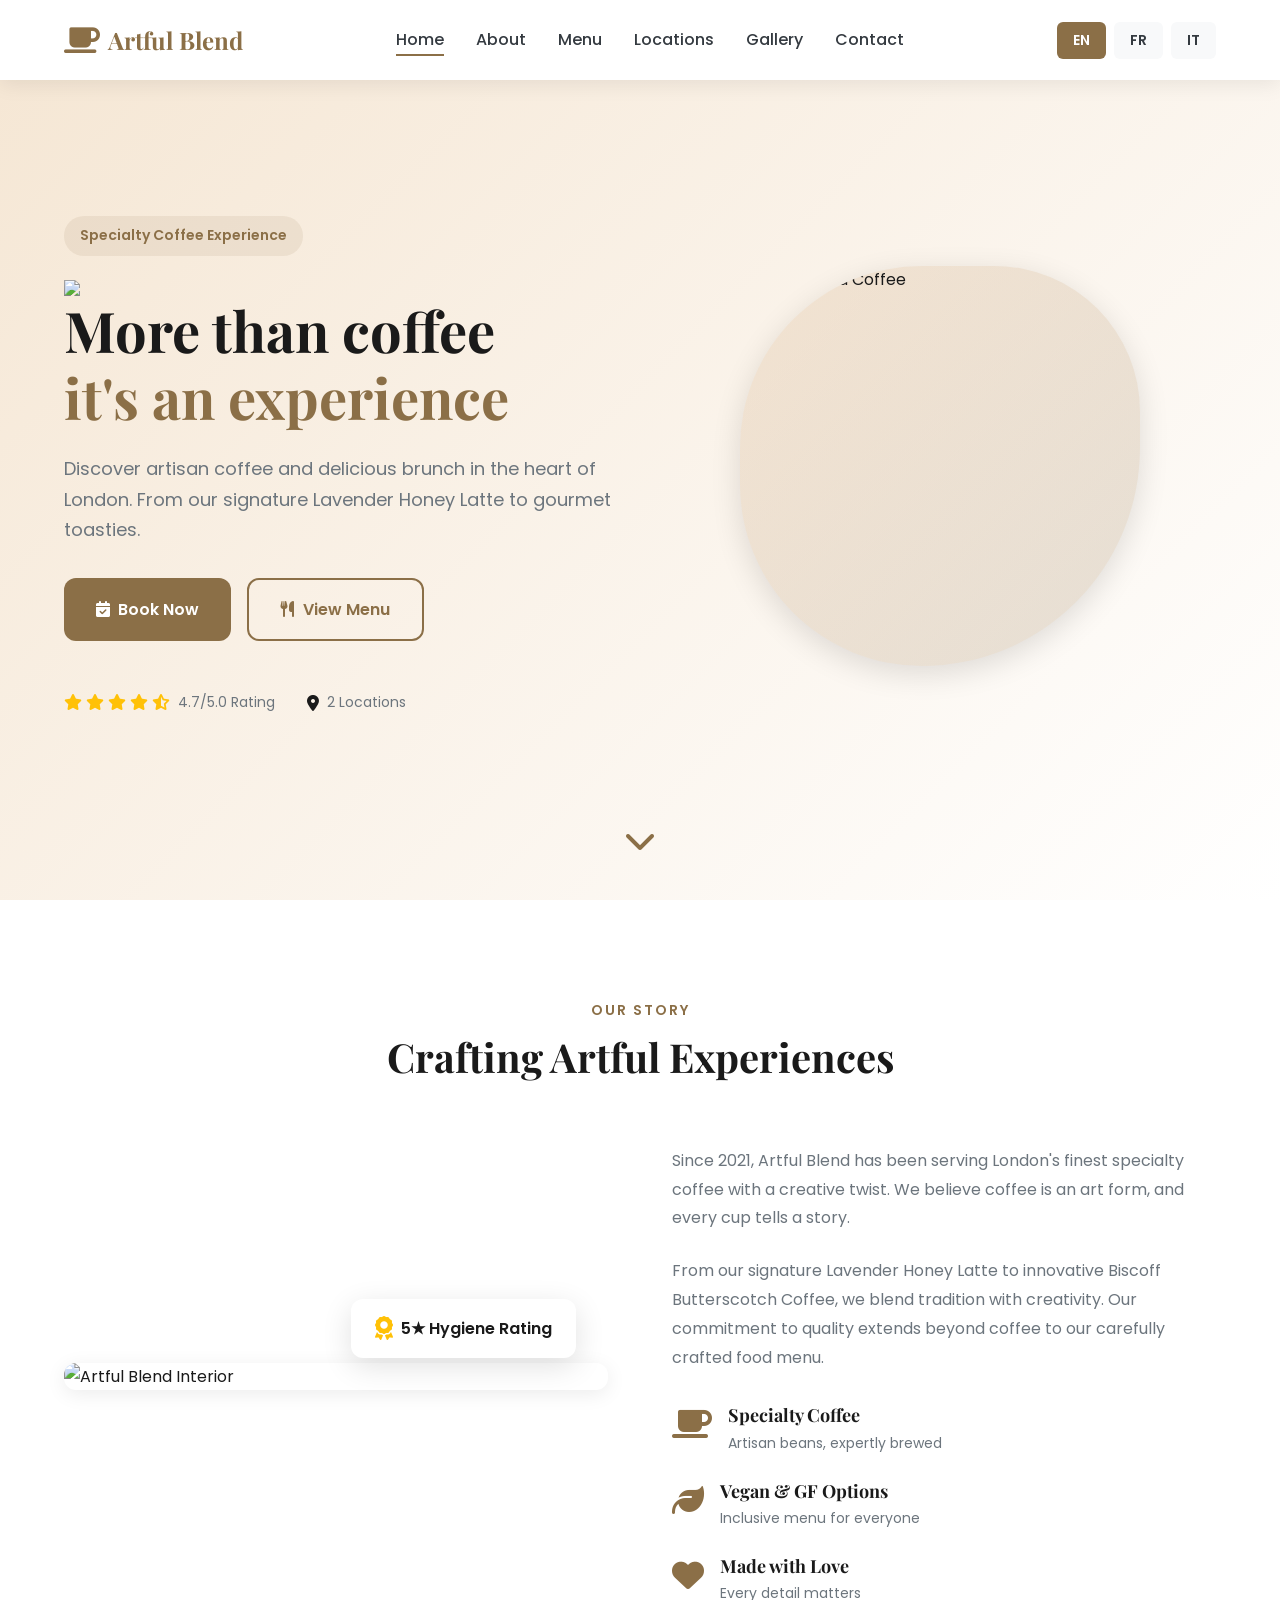
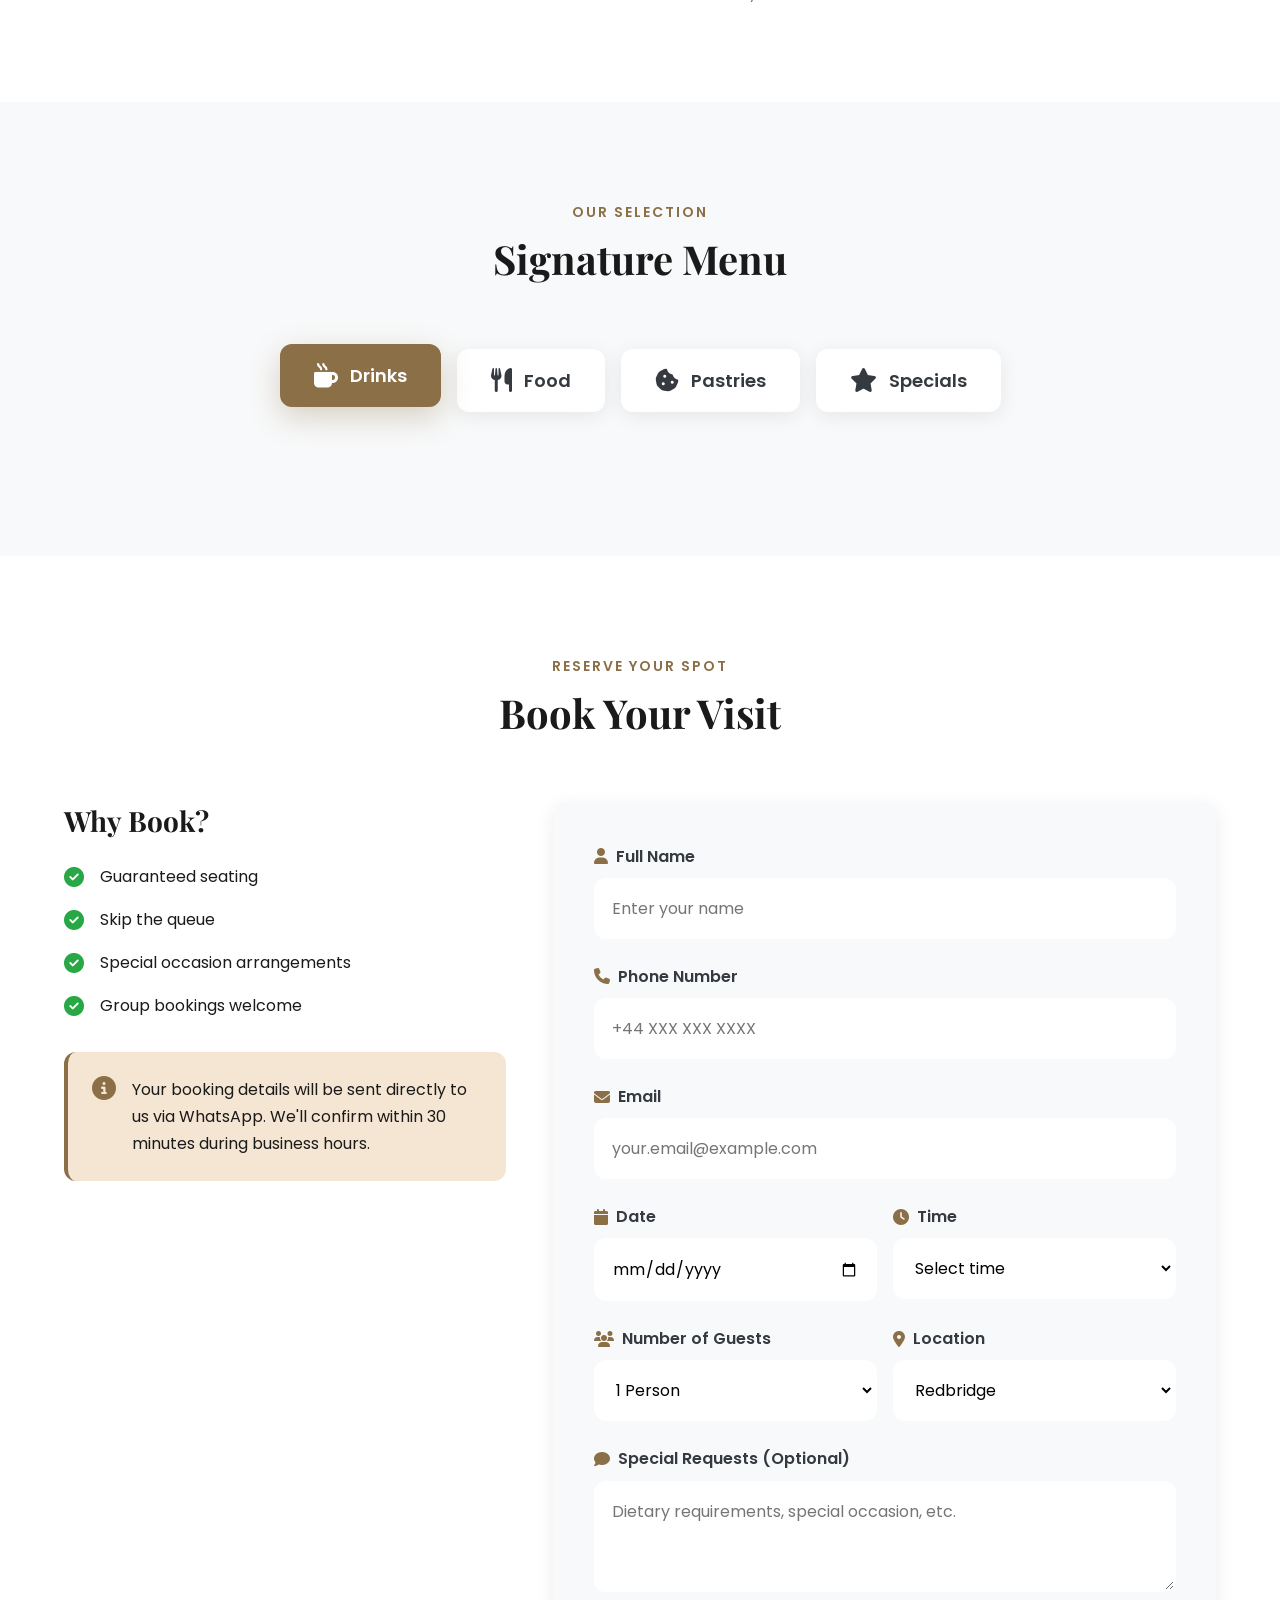
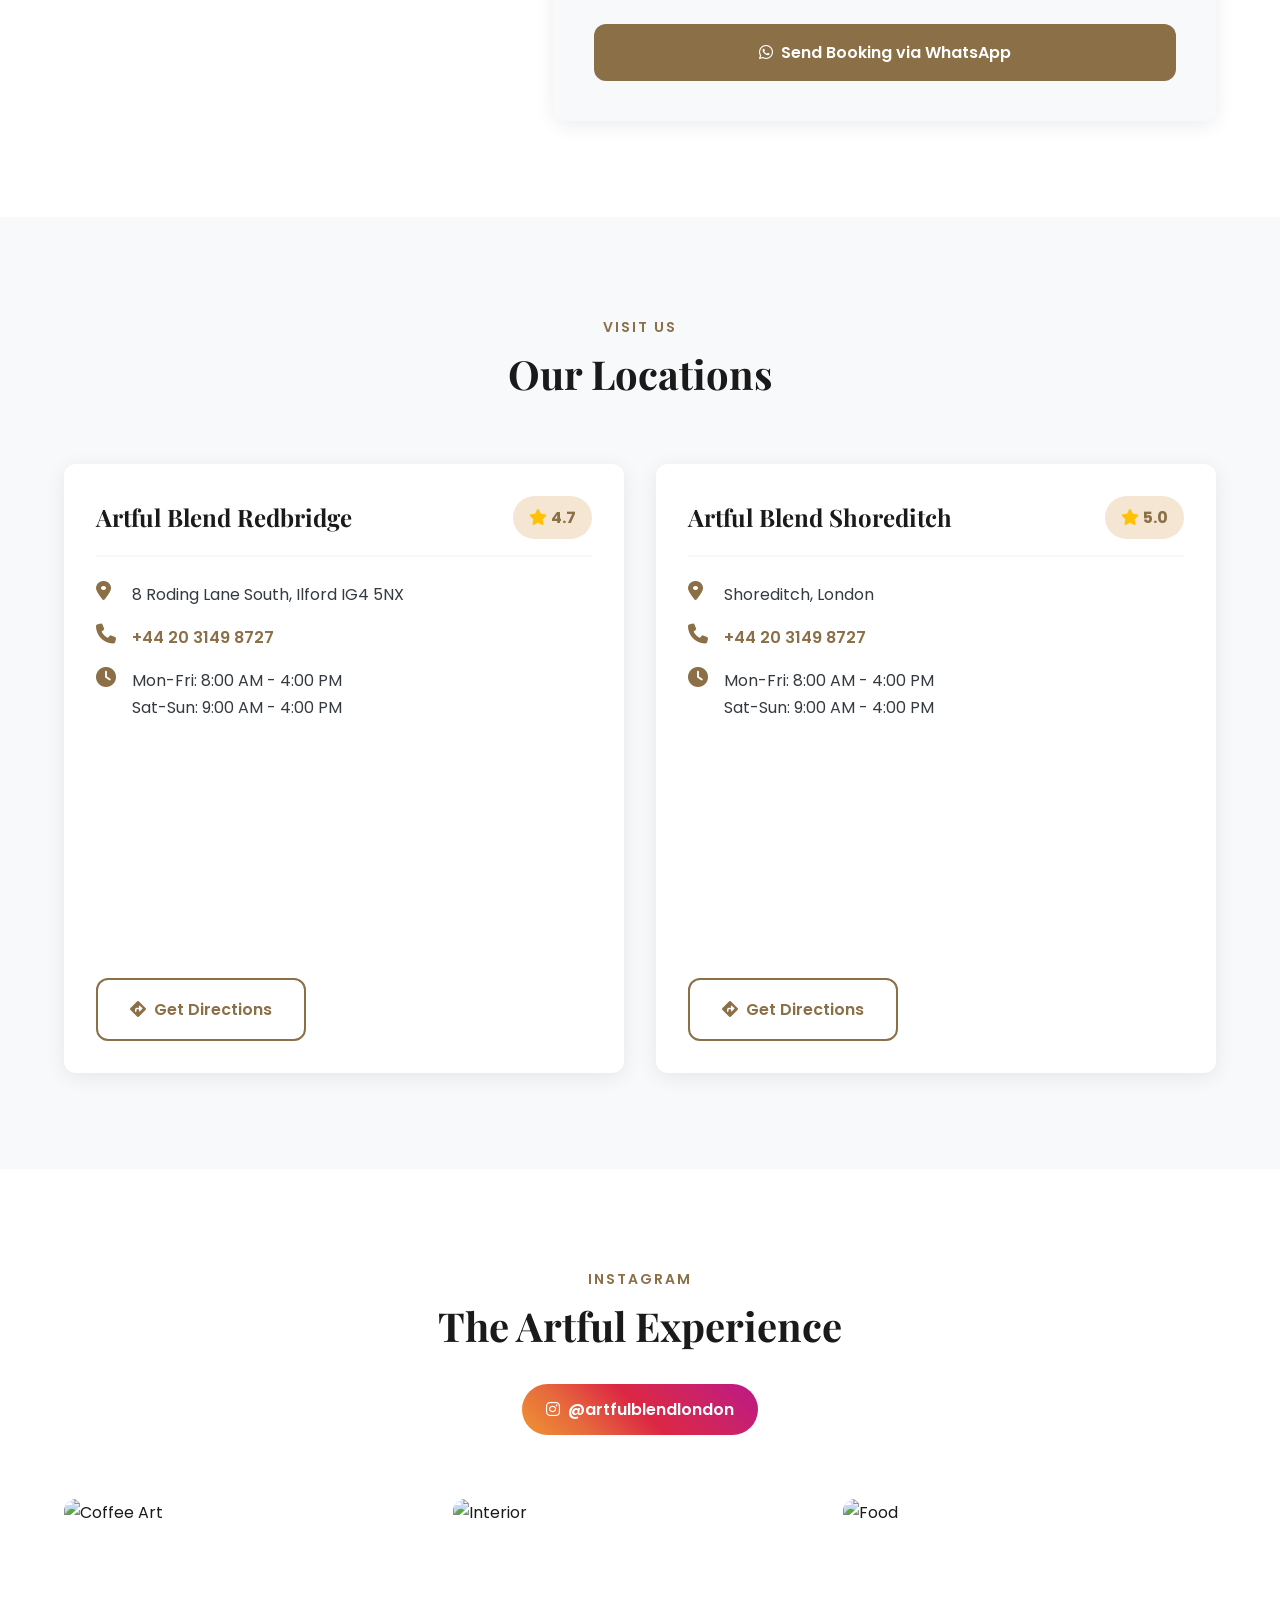
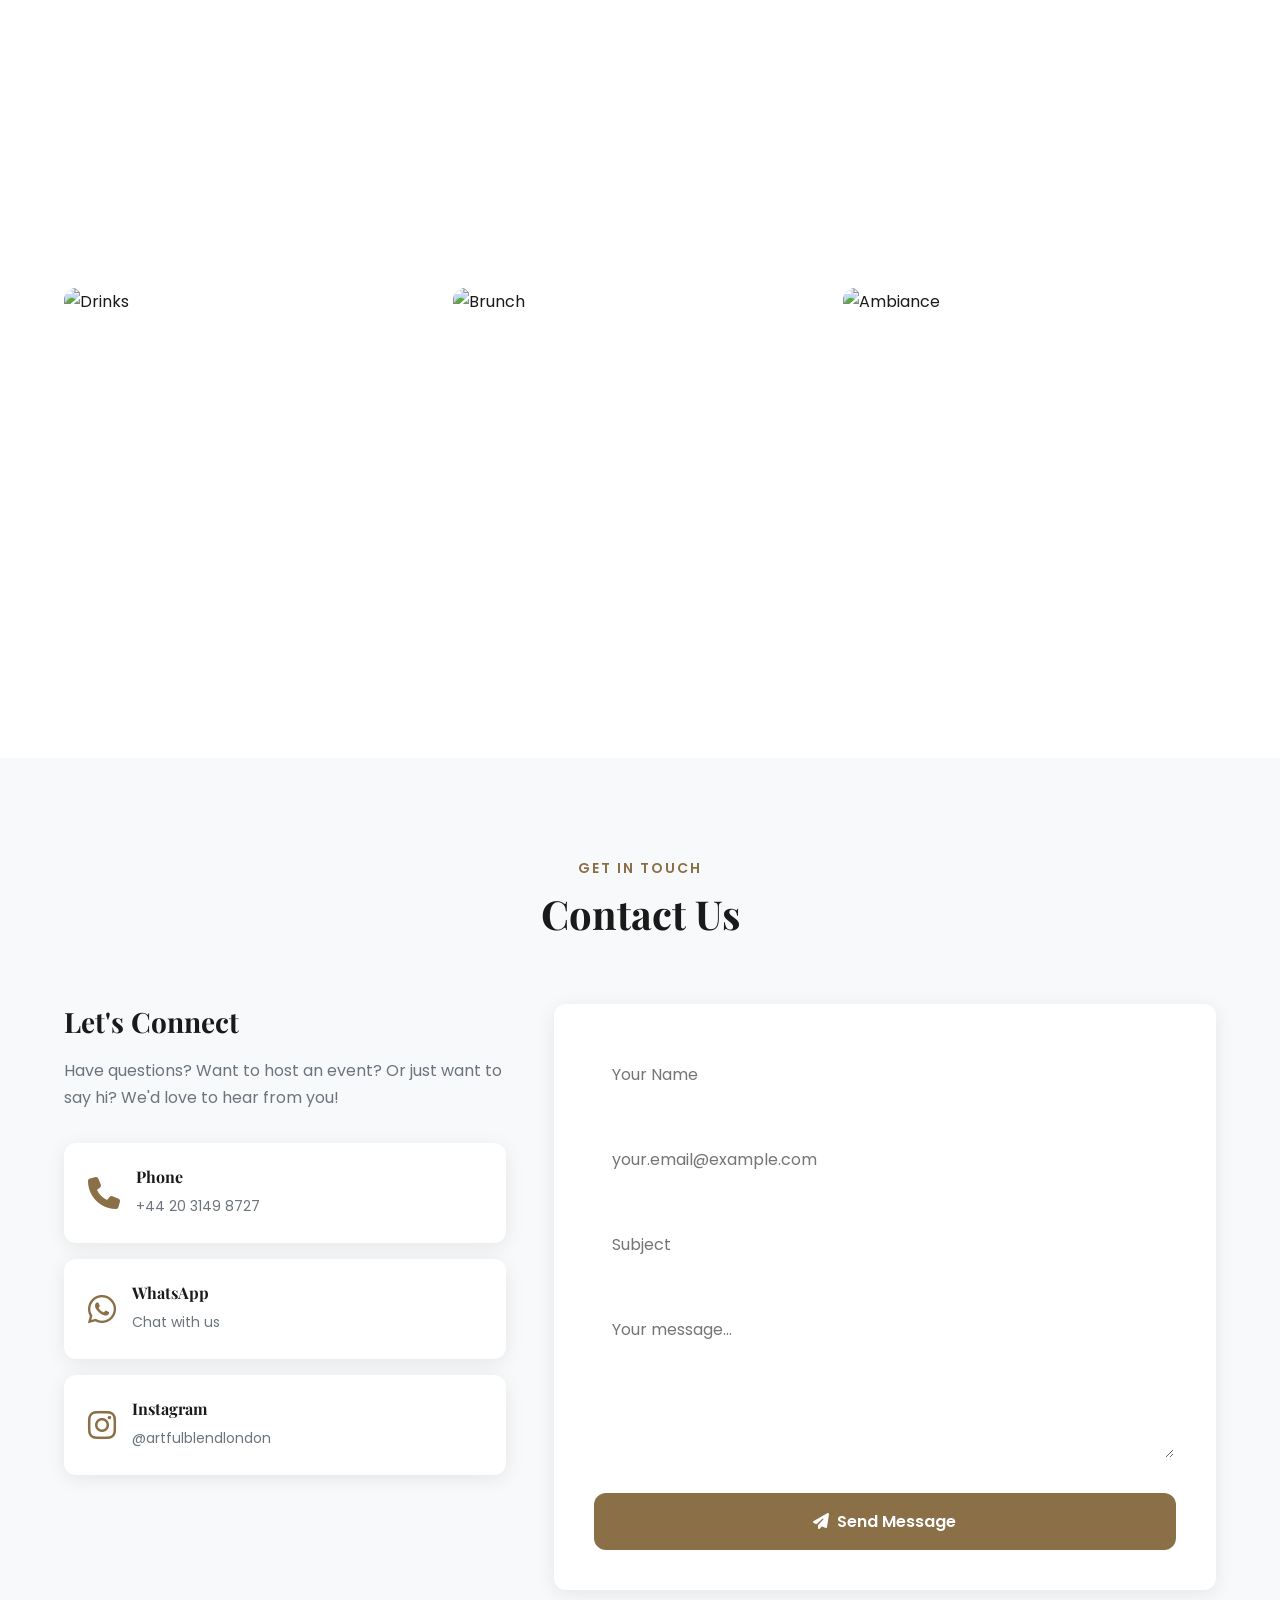
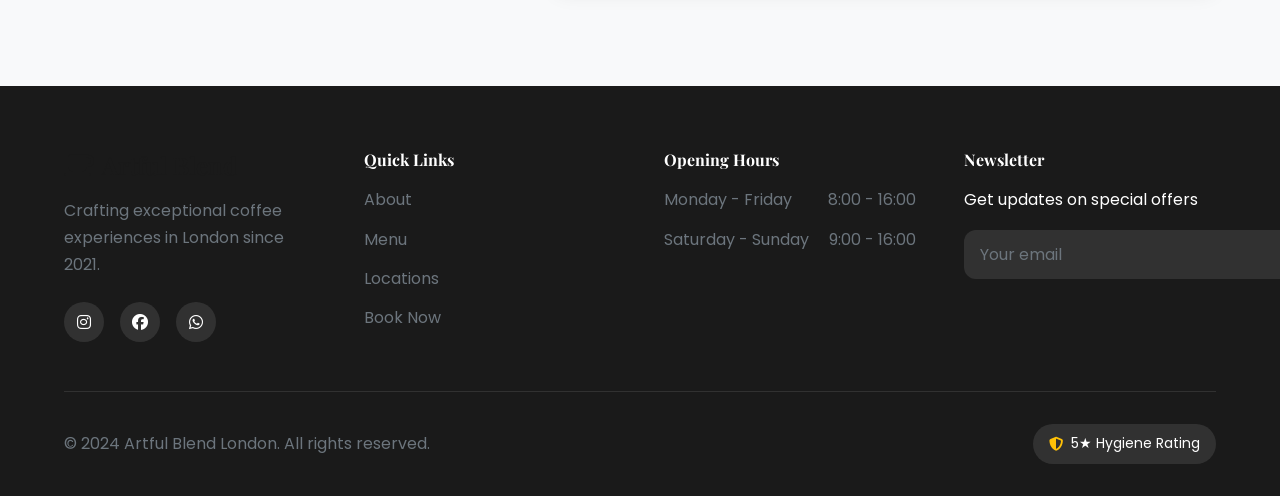
==== commit 010c5848: "Update index.html" ====
--- a/index.html
+++ b/index.html
@@ -85,6 +85,7 @@
             <div class="home__container container">
                 <div class="home__content">
                     <span class="home__subtitle" data-translate="home_subtitle">Specialty Coffee Experience</span>
+                    <img src="https://res.cloudinary.com/dinbygyca/image/upload/q_auto/f_auto/v1776438193/581370644_18062619761562415_4835368568078372668_n_u7ndx8.jpg">
                     <h1 class="home__title">
                         <span data-translate="home_title_1">More than coffee</span><br>
                         <span class="accent" data-translate="home_title_2">it's an experience</span>
@@ -833,4 +834,4 @@
     <script src="./js/app.js"></script>
     <script src="./js/menu.js"></script>
 </body>
-</html>+</html>
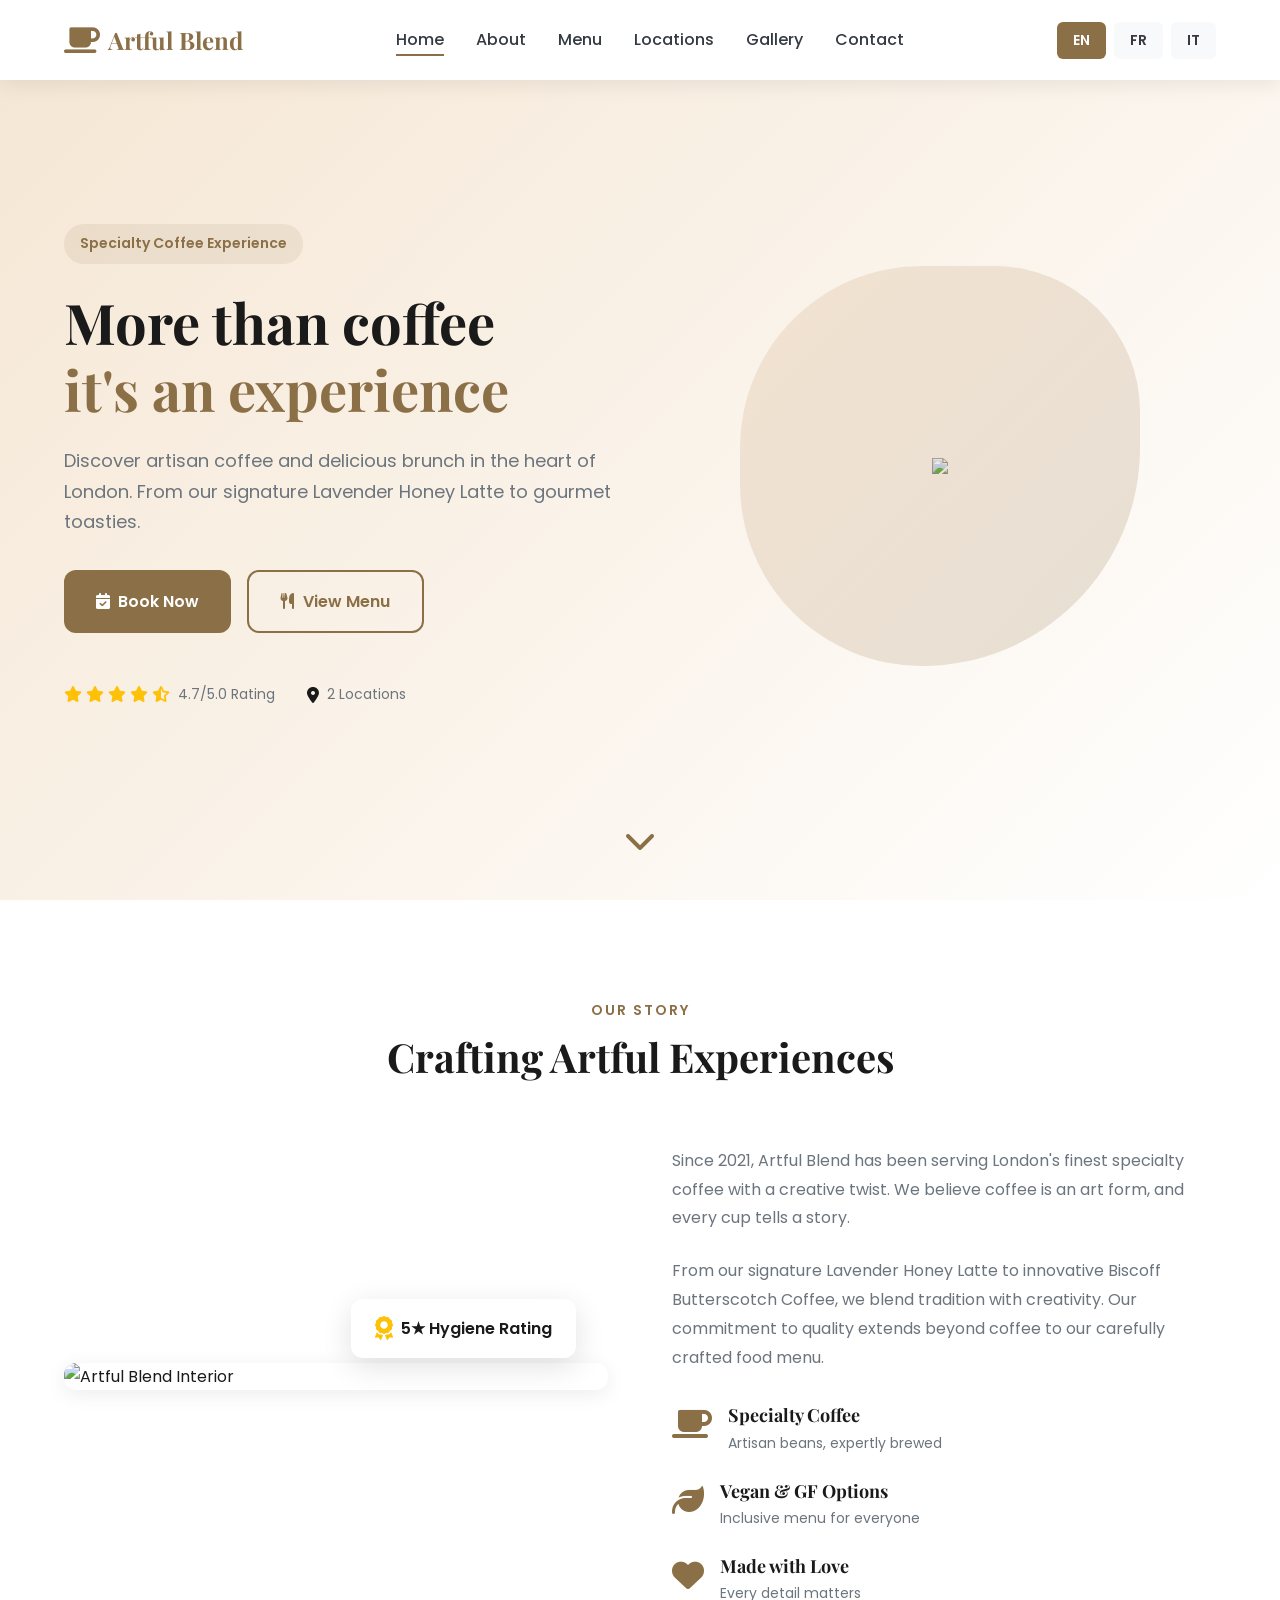
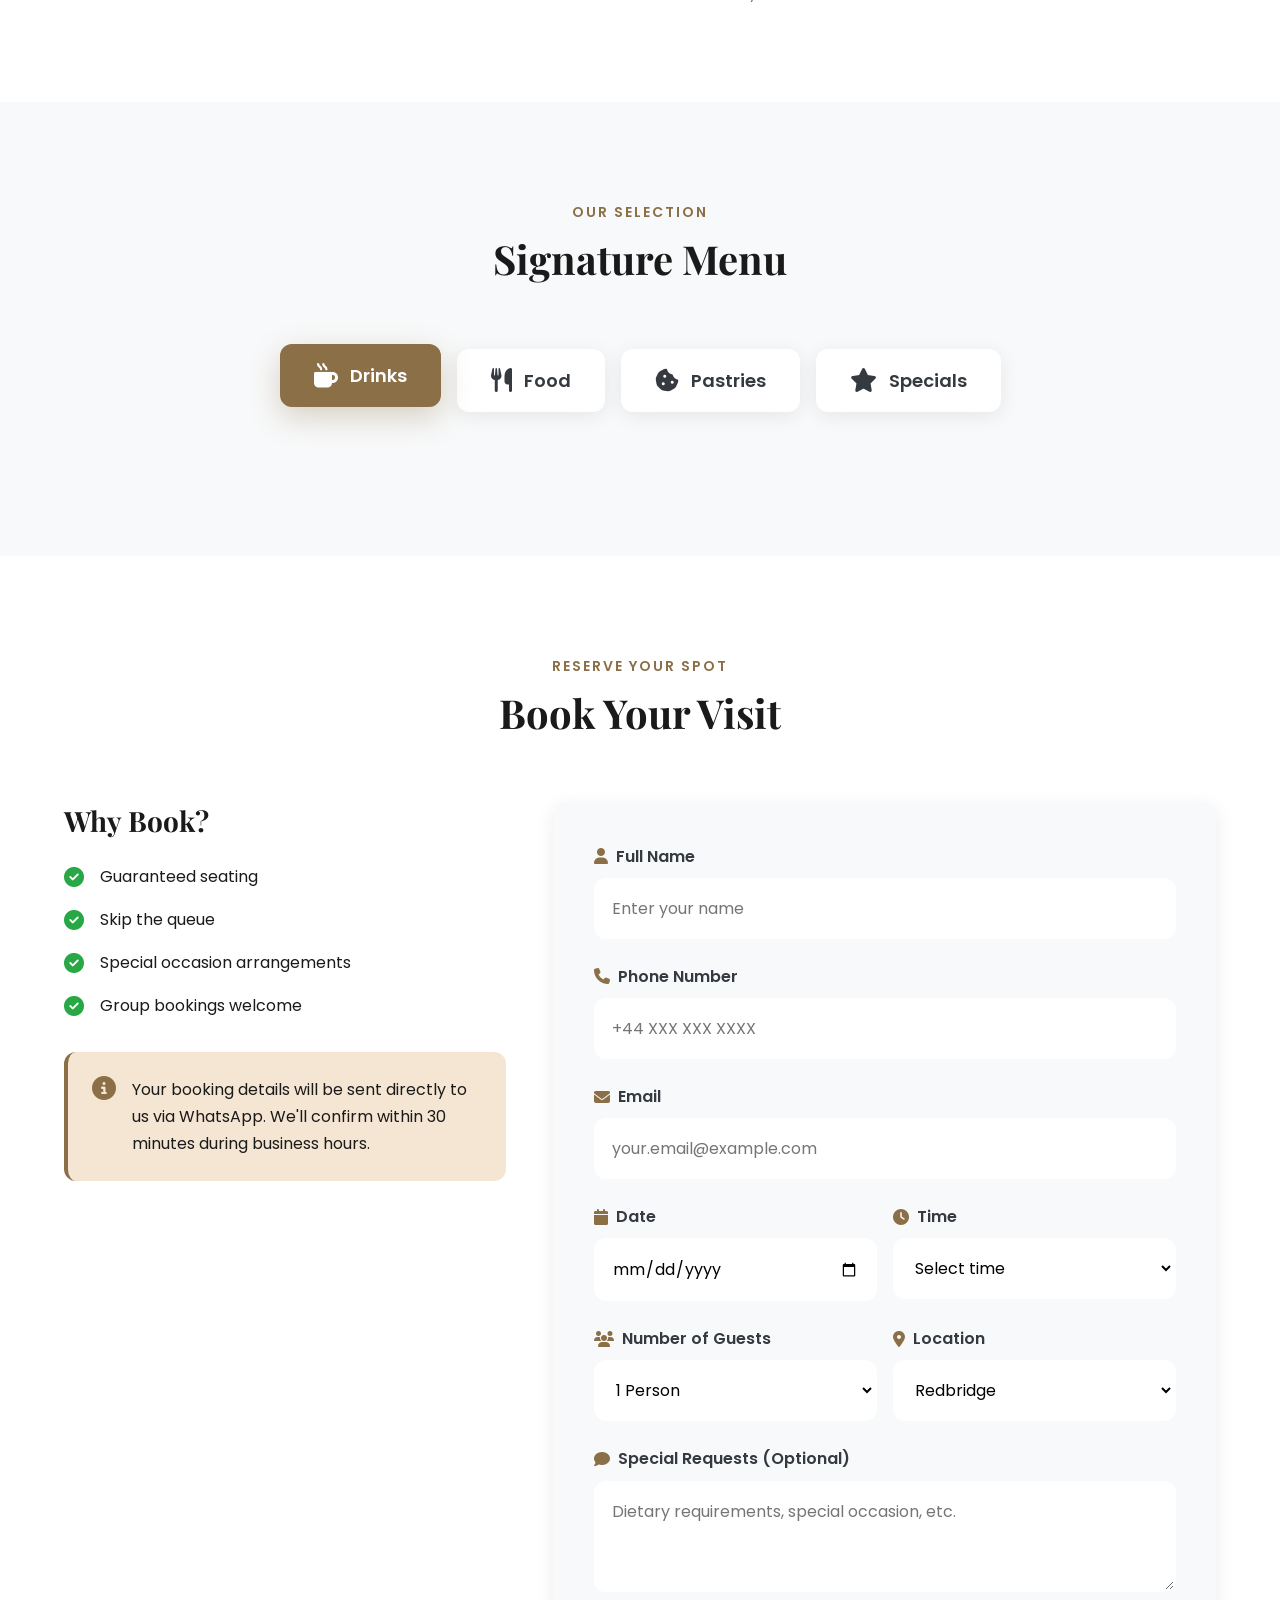
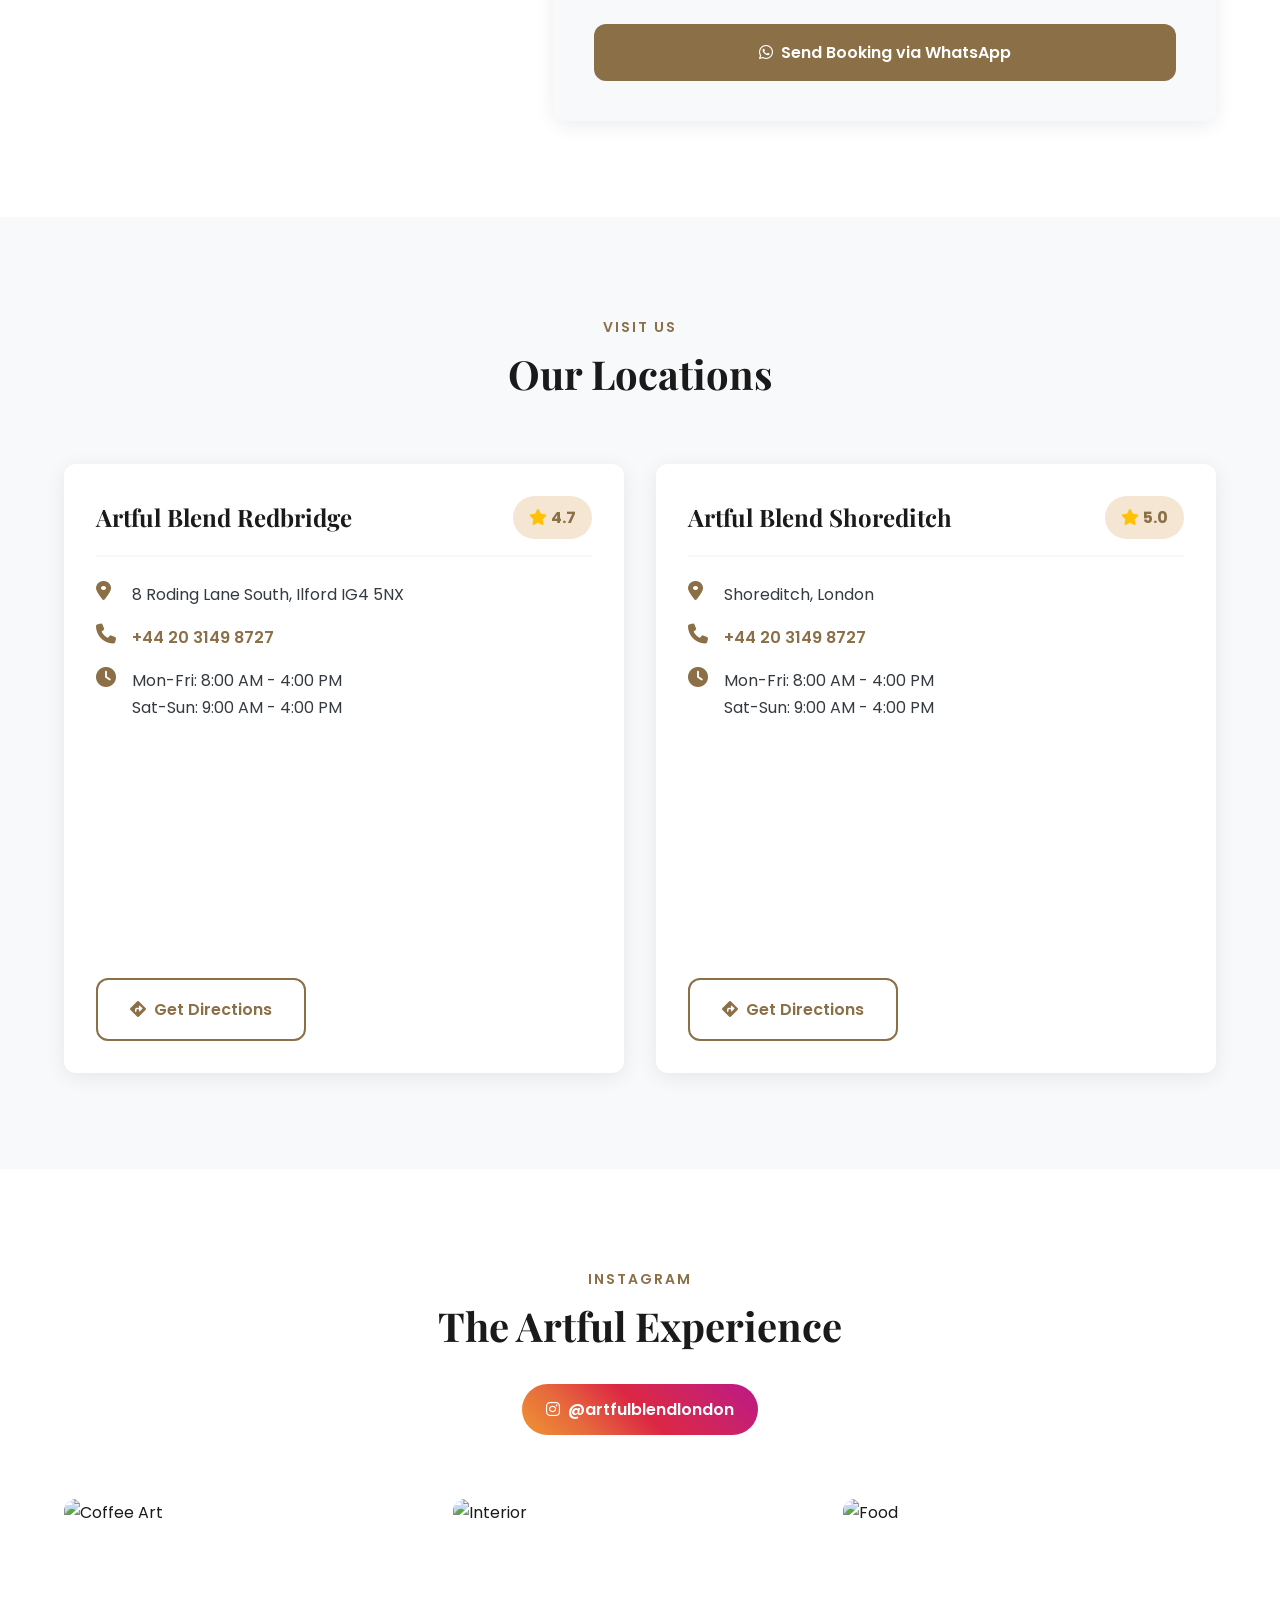
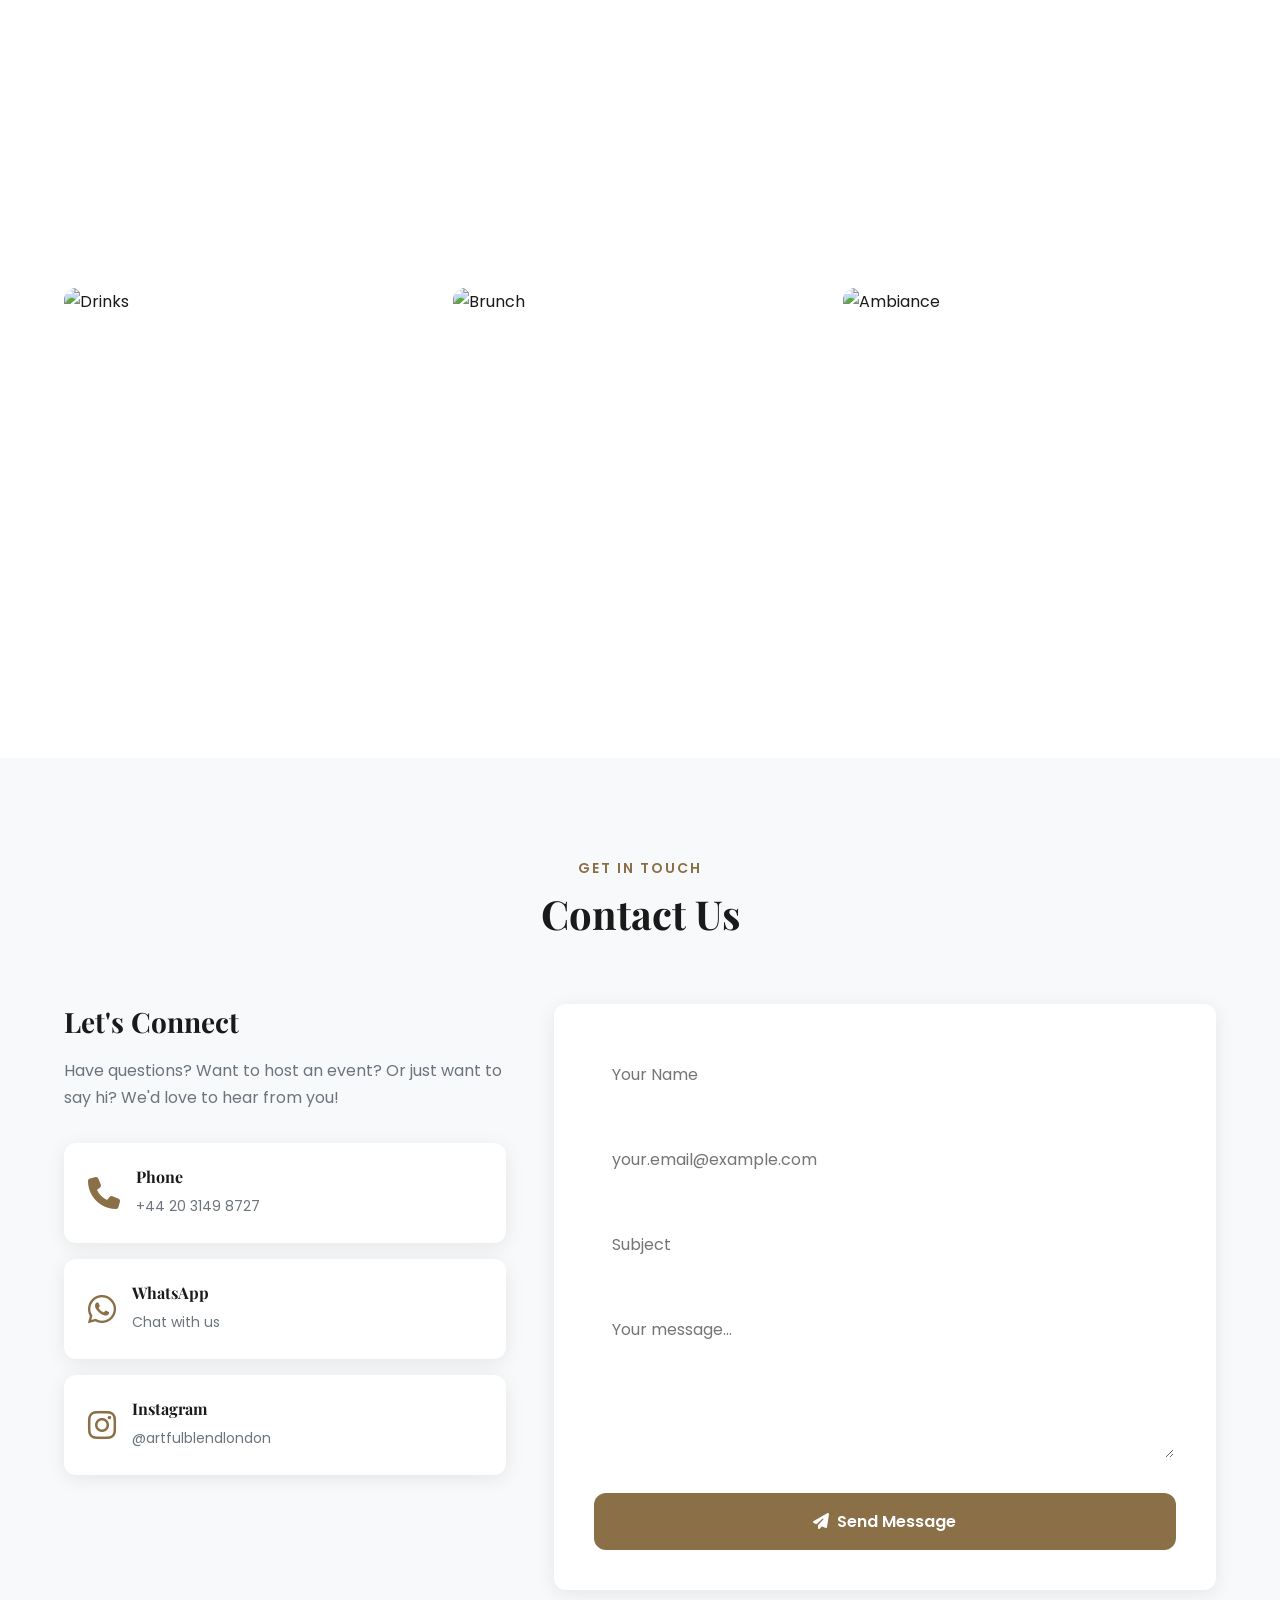
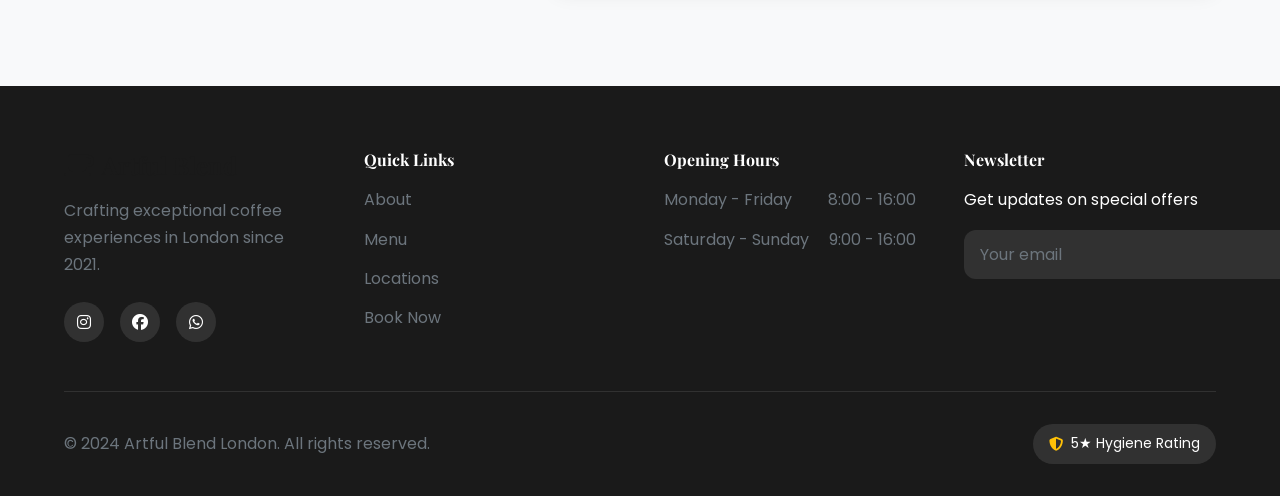
==== commit 851562b2: "Update index.html" ====
--- a/index.html
+++ b/index.html
@@ -27,7 +27,7 @@
     <link rel="stylesheet" href="./css/responsive.css">
     
     <!-- Favicon -->
-    <link rel="icon" type="image/png" href="./images/favicon.png">
+    <link rel="icon" type="image/png" href="https://res.cloudinary.com/dinbygyca/image/upload/q_auto/f_auto/v1776438193/581370644_18062619761562415_4835368568078372668_n_u7ndx8.jpg">
 </head>
 <body>
     <!-- ========== HEADER ========== -->
@@ -85,7 +85,6 @@
             <div class="home__container container">
                 <div class="home__content">
                     <span class="home__subtitle" data-translate="home_subtitle">Specialty Coffee Experience</span>
-                    <img src="https://res.cloudinary.com/dinbygyca/image/upload/q_auto/f_auto/v1776438193/581370644_18062619761562415_4835368568078372668_n_u7ndx8.jpg">
                     <h1 class="home__title">
                         <span data-translate="home_title_1">More than coffee</span><br>
                         <span class="accent" data-translate="home_title_2">it's an experience</span>
@@ -127,7 +126,7 @@
                 <div class="home__image">
                     <div class="home__blob"></div>
                     <!-- صورة من Instagram -->
-                    <img src="https://scontent-lhr6-2.cdninstagram.com/v/t51.29350-15/470827498_18483272336043338_7992766970062623408_n.jpg?stp=dst-jpg_e35_tt6&efg=eyJ2ZW5jb2RlX3RhZyI6ImltYWdlX3VybGdlbi4xNDQweDE4MDAuc2RyLmYyOTM1MC5kZWZhdWx0X2ltYWdlIn0&_nc_ht=scontent-lhr6-2.cdninstagram.com&_nc_cat=102&_nc_ohc=kVMpRqo8u6cQ7kNvgHH7lYq&_nc_gid=b7e4f8e63e9a4e9c8f1a2d3c4b5e6f7g&edm=APoiHPcBAAAA&ccb=7-5&ig_cache_key=MzU1OTc3NjE3OTQ2MDczNDY3NA%3D%3D.3-ccb7-5&oh=00_AYCkQsH7Y8wZJpLa9K0hf1gU2Xv3tQ4sR5p6wE7nM8oL9g&oe=679F8A3C&_nc_sid=22de04" alt="Artful Blend Coffee" class="home__img">
+                    <img src="https://res.cloudinary.com/dinbygyca/image/upload/q_auto/f_auto/v1776438193/581370644_18062619761562415_4835368568078372668_n_u7ndx8.jpg">
                 </div>
             </div>
 
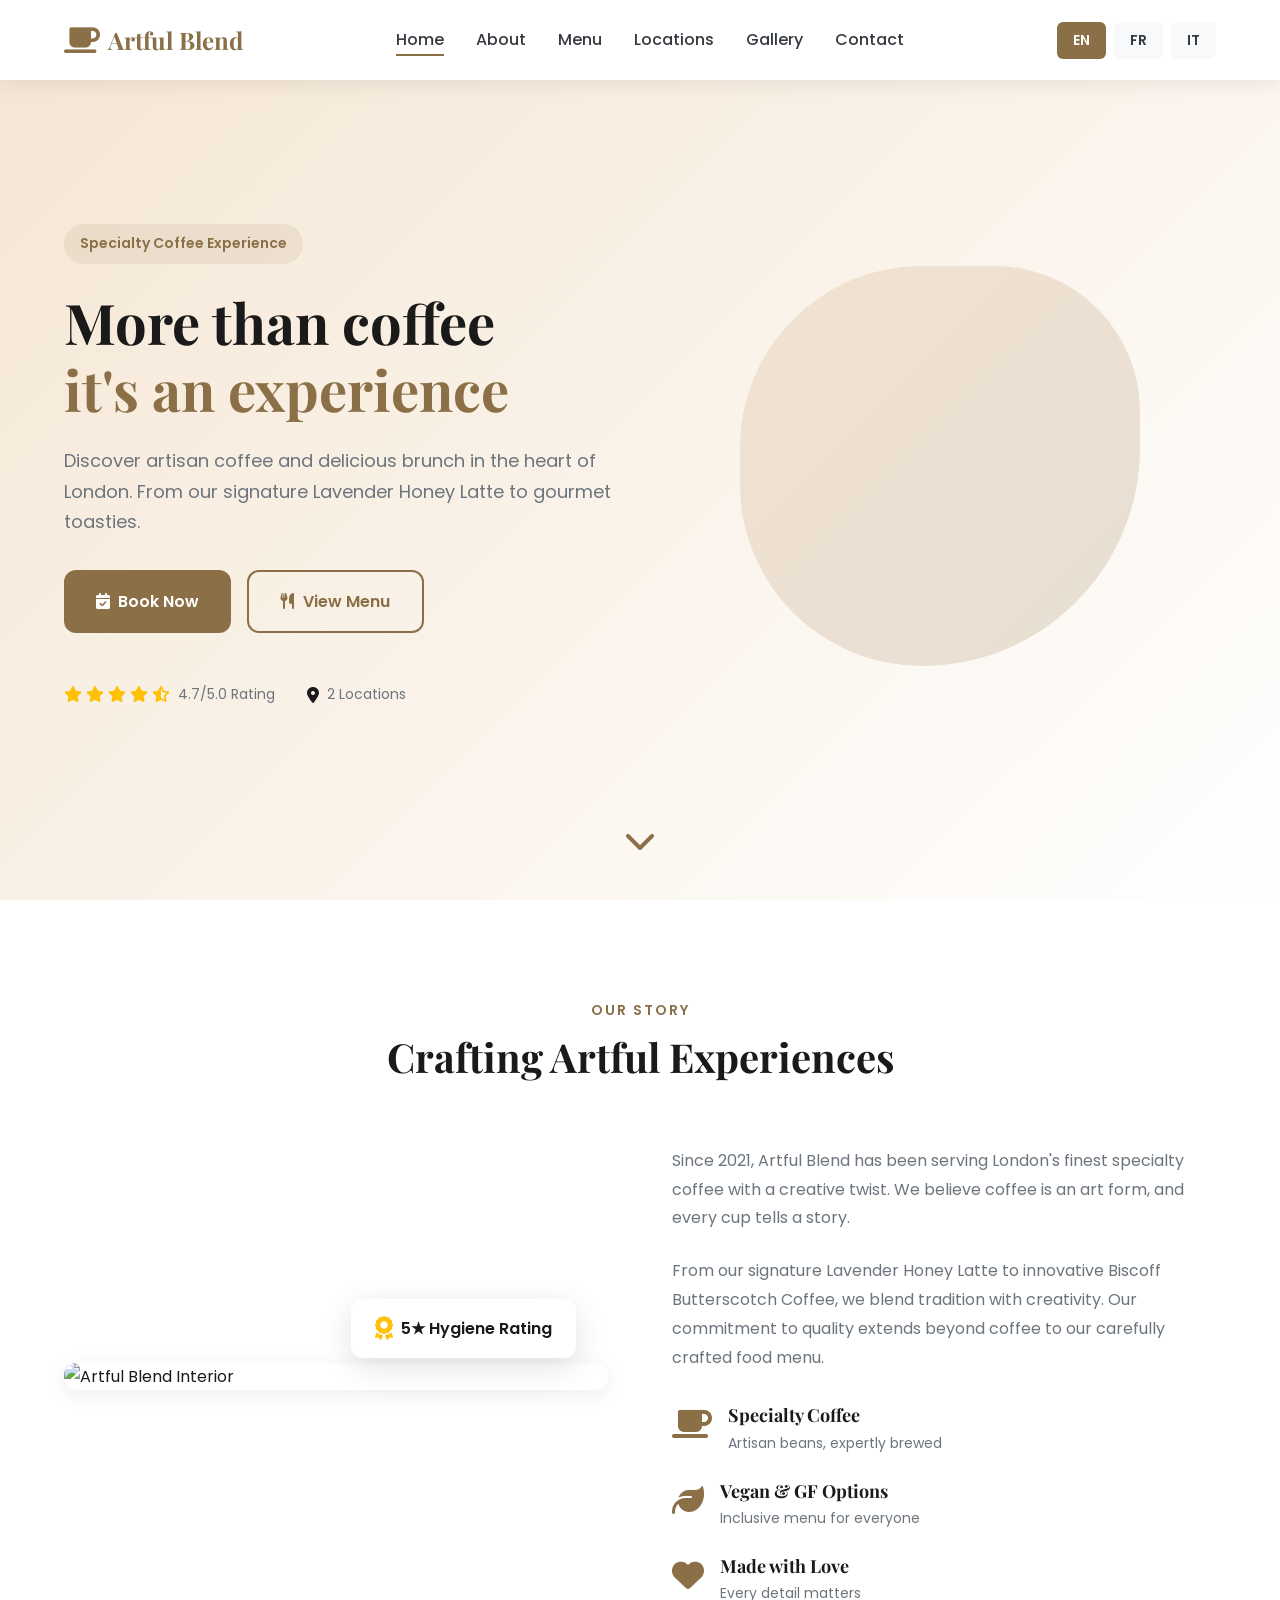
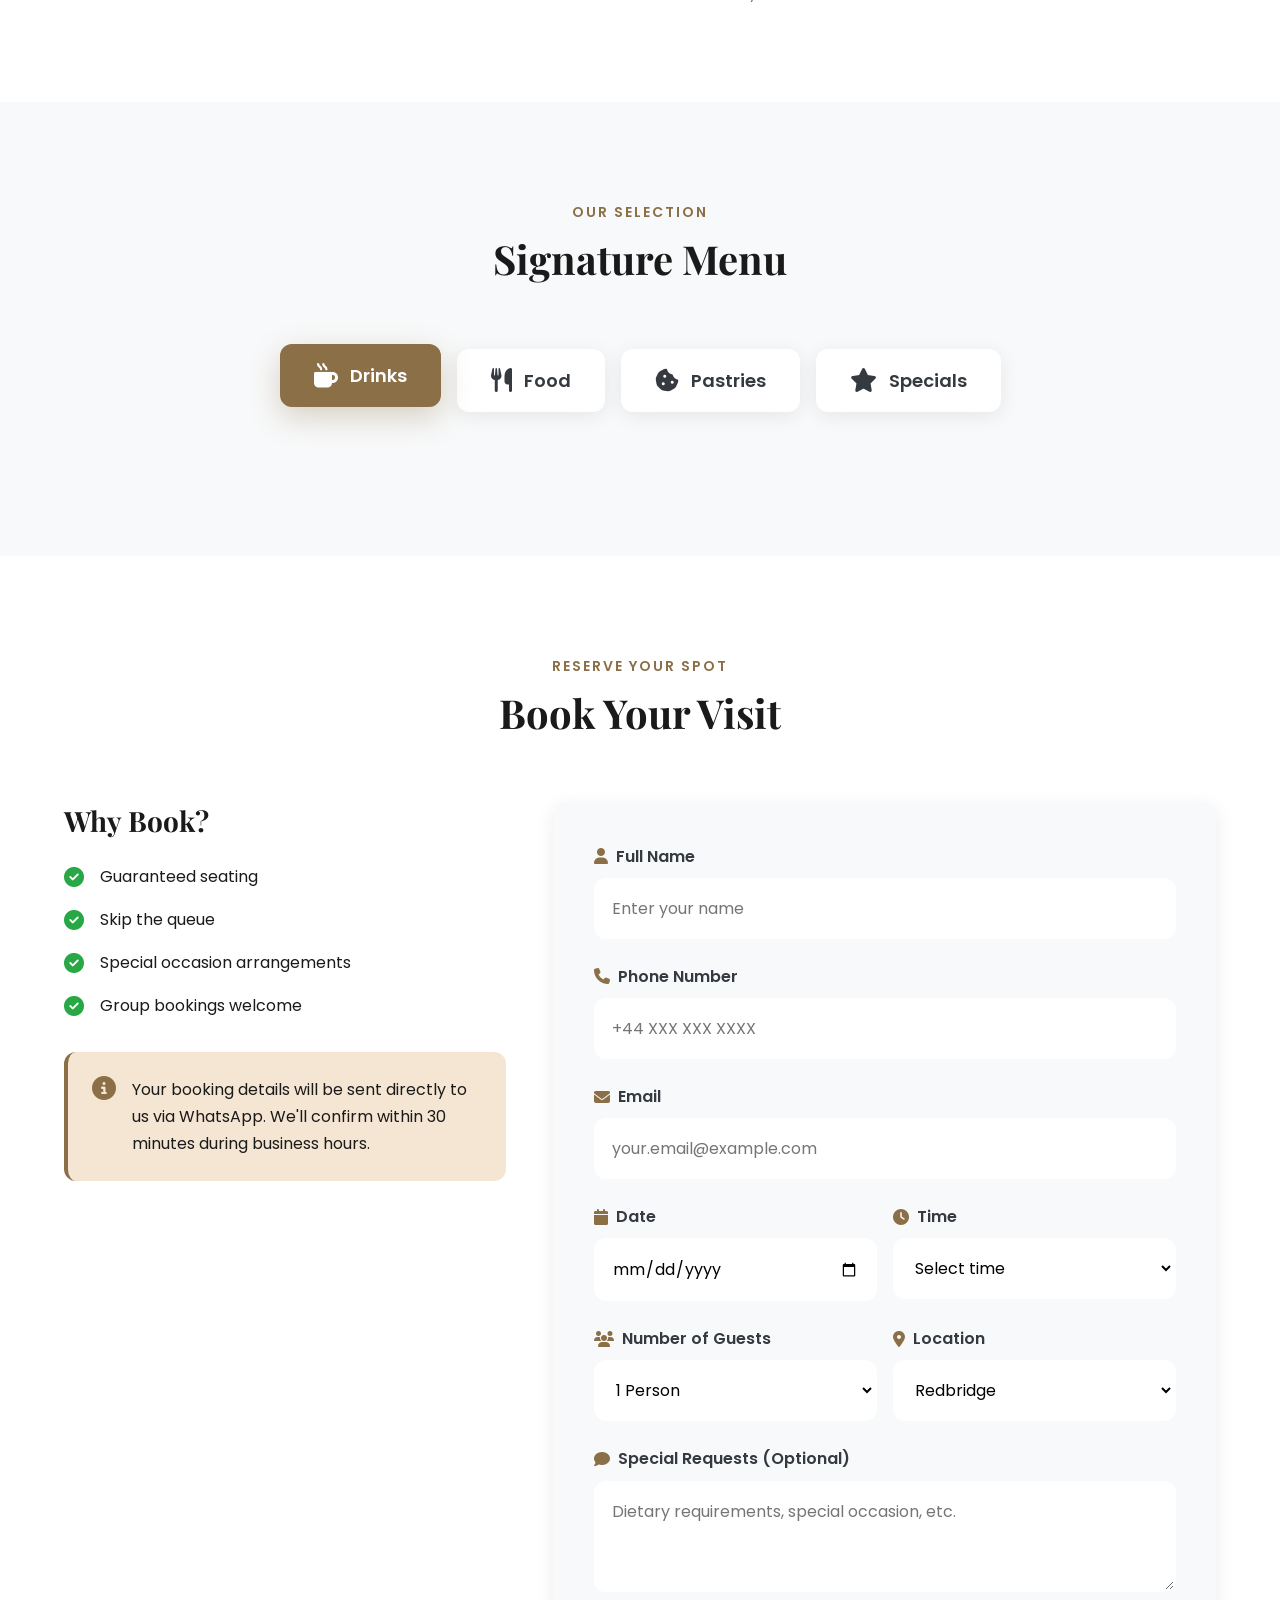
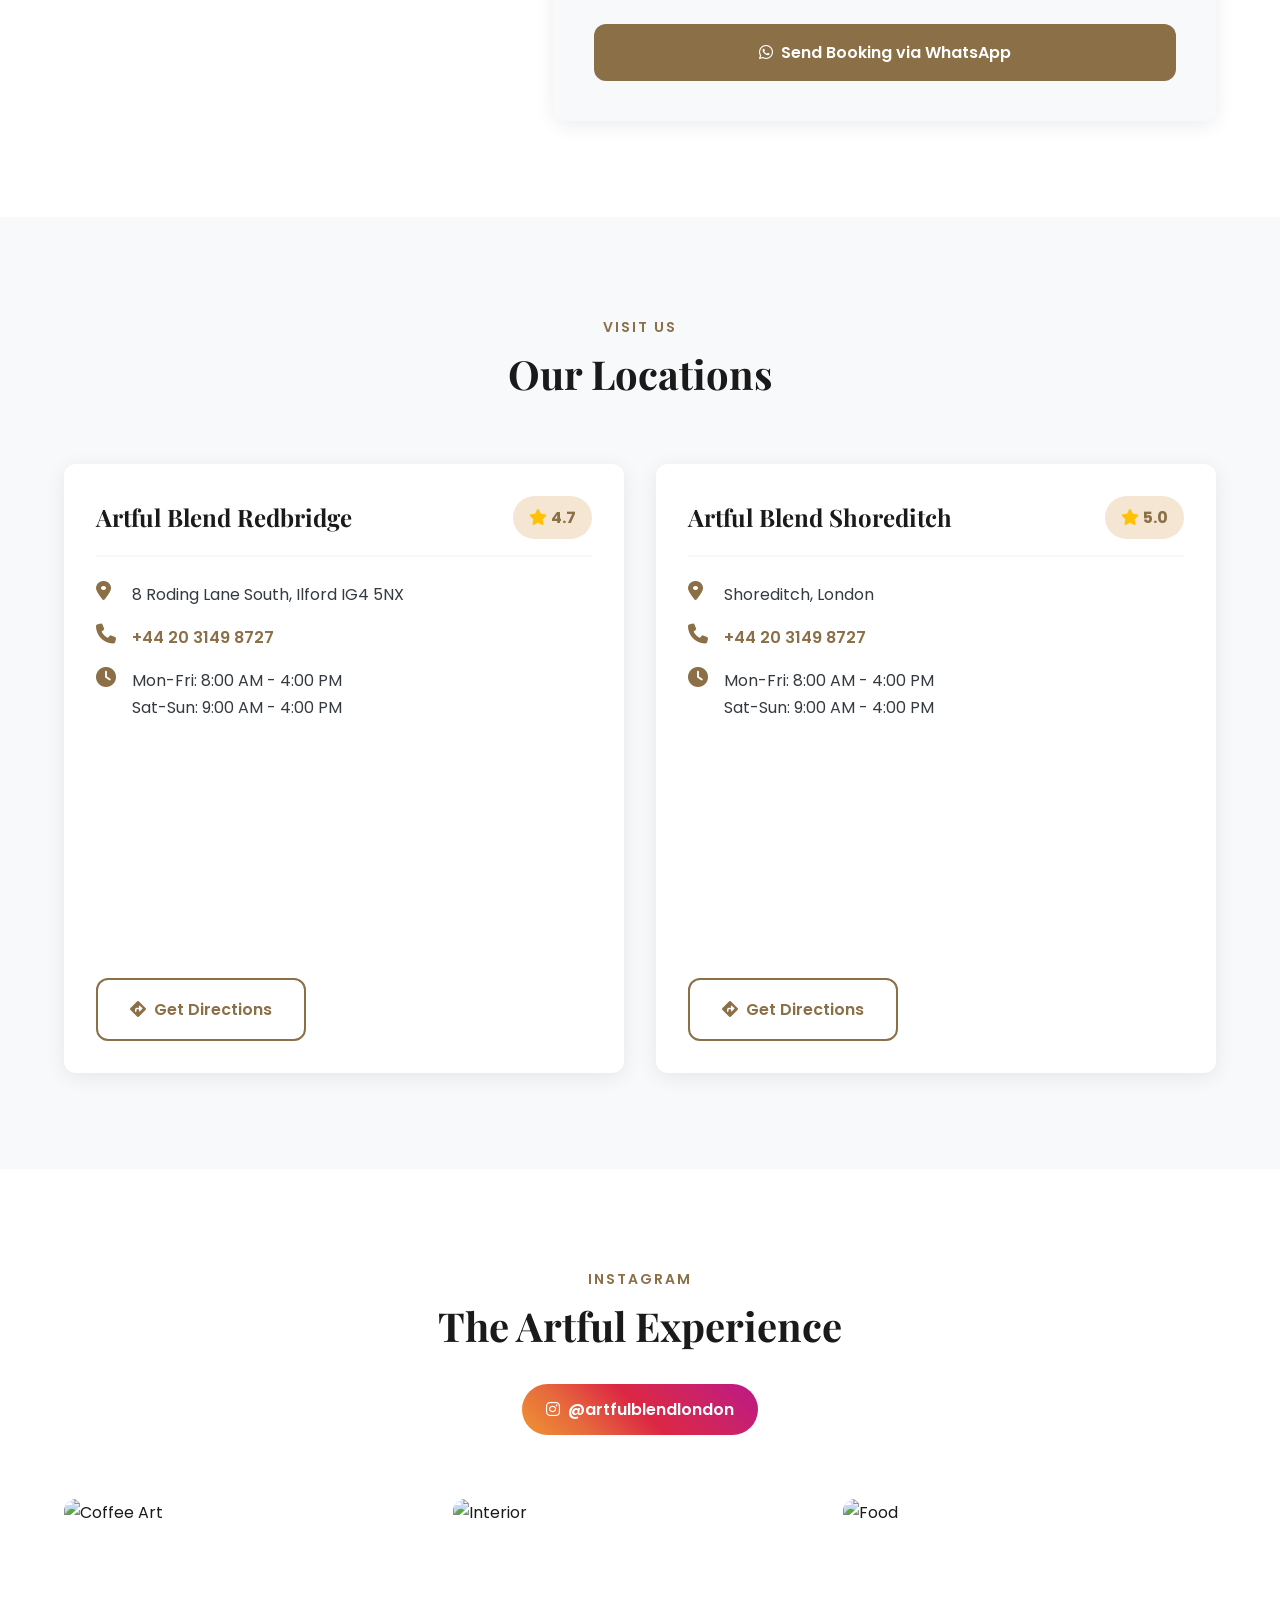
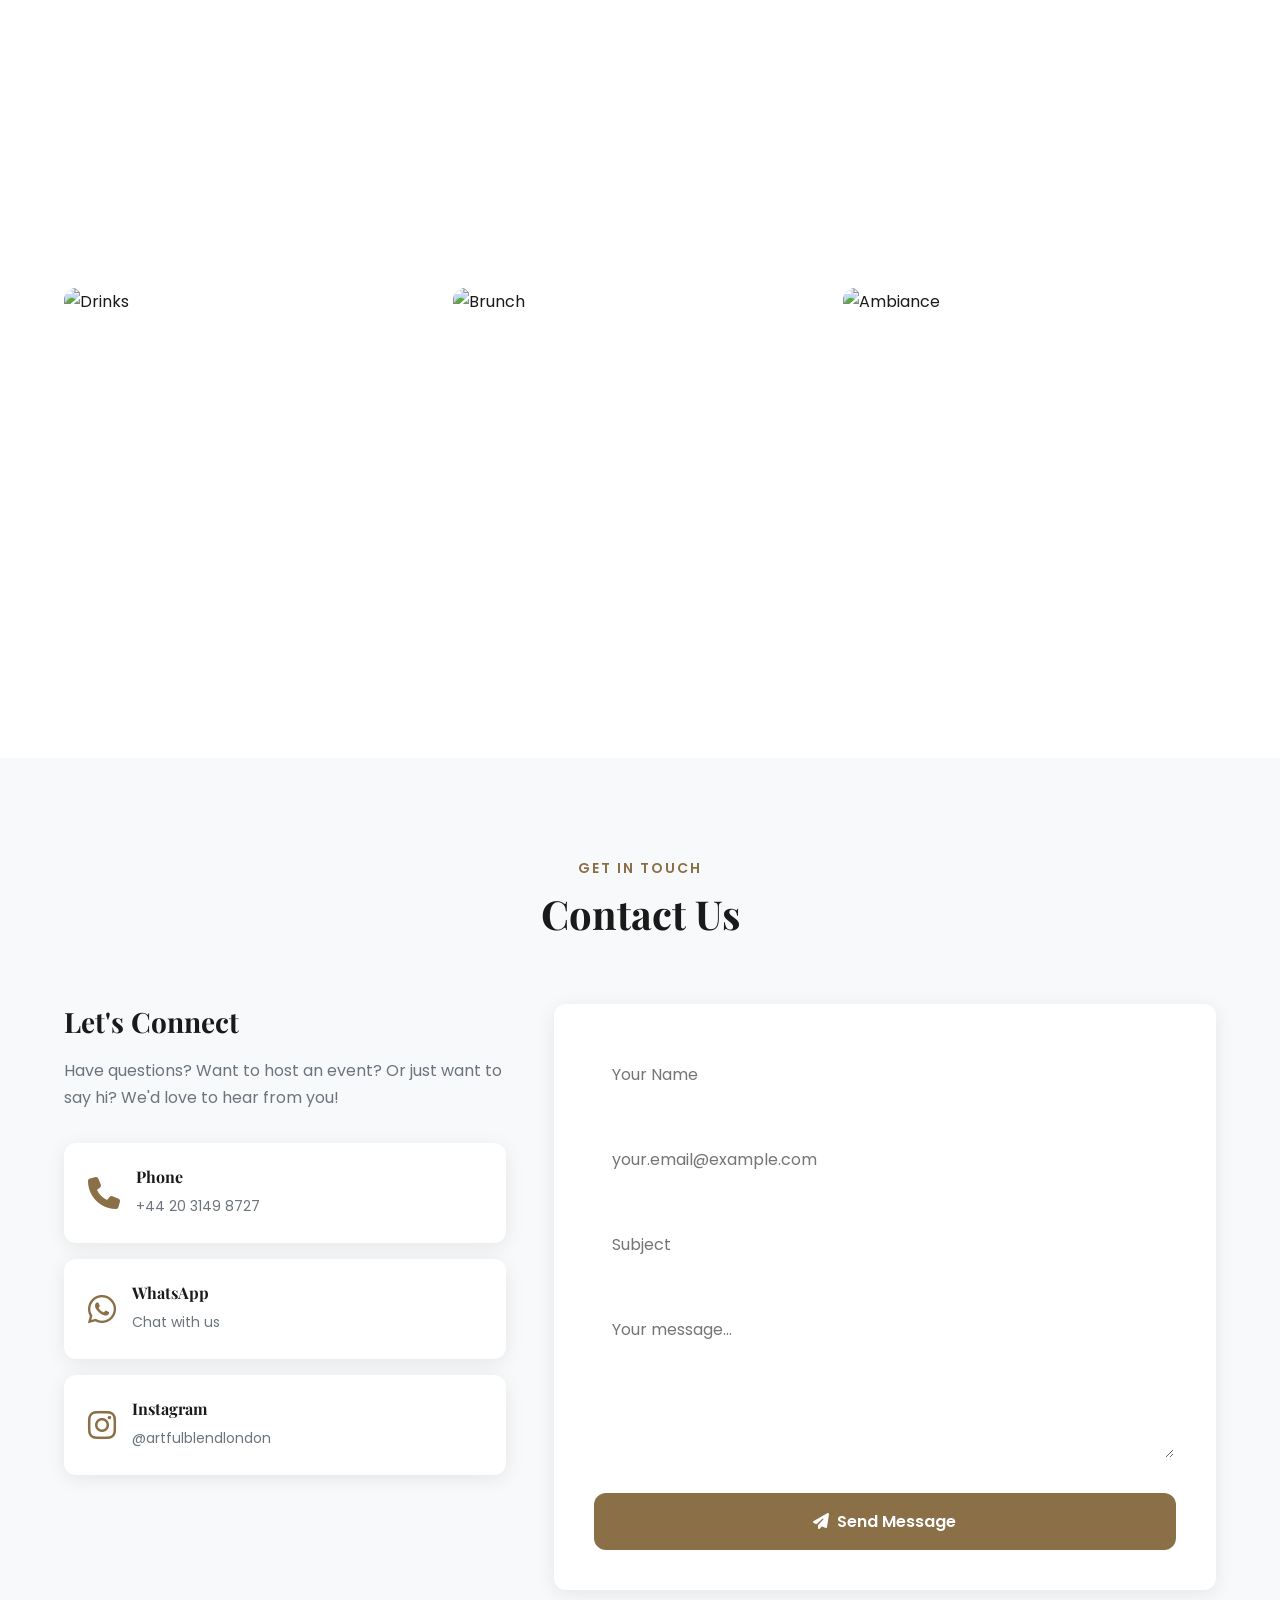
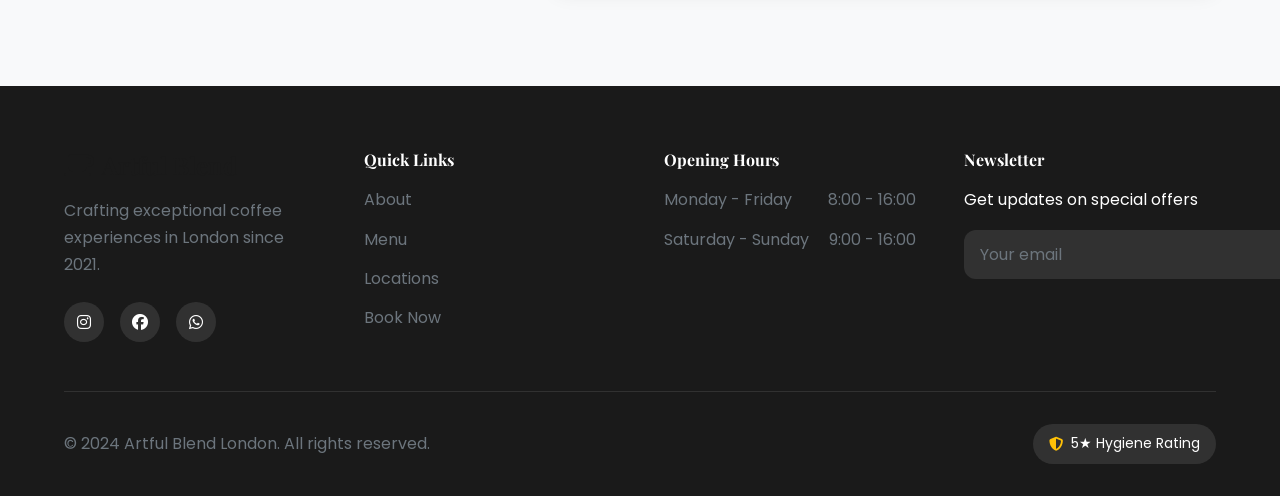
==== commit 02d3a290: "Update index.html" ====
--- a/index.html
+++ b/index.html
@@ -27,7 +27,7 @@
     <link rel="stylesheet" href="./css/responsive.css">
     
     <!-- Favicon -->
-    <link rel="icon" type="image/png" href="https://res.cloudinary.com/dinbygyca/image/upload/q_auto/f_auto/v1776438193/581370644_18062619761562415_4835368568078372668_n_u7ndx8.jpg">
+    <link rel="icon" type="image/png">
 </head>
 <body>
     <!-- ========== HEADER ========== -->
@@ -126,7 +126,7 @@
                 <div class="home__image">
                     <div class="home__blob"></div>
                     <!-- صورة من Instagram -->
-                    <img src="https://res.cloudinary.com/dinbygyca/image/upload/q_auto/f_auto/v1776438193/581370644_18062619761562415_4835368568078372668_n_u7ndx8.jpg">
+                    <img src="">
                 </div>
             </div>
 
